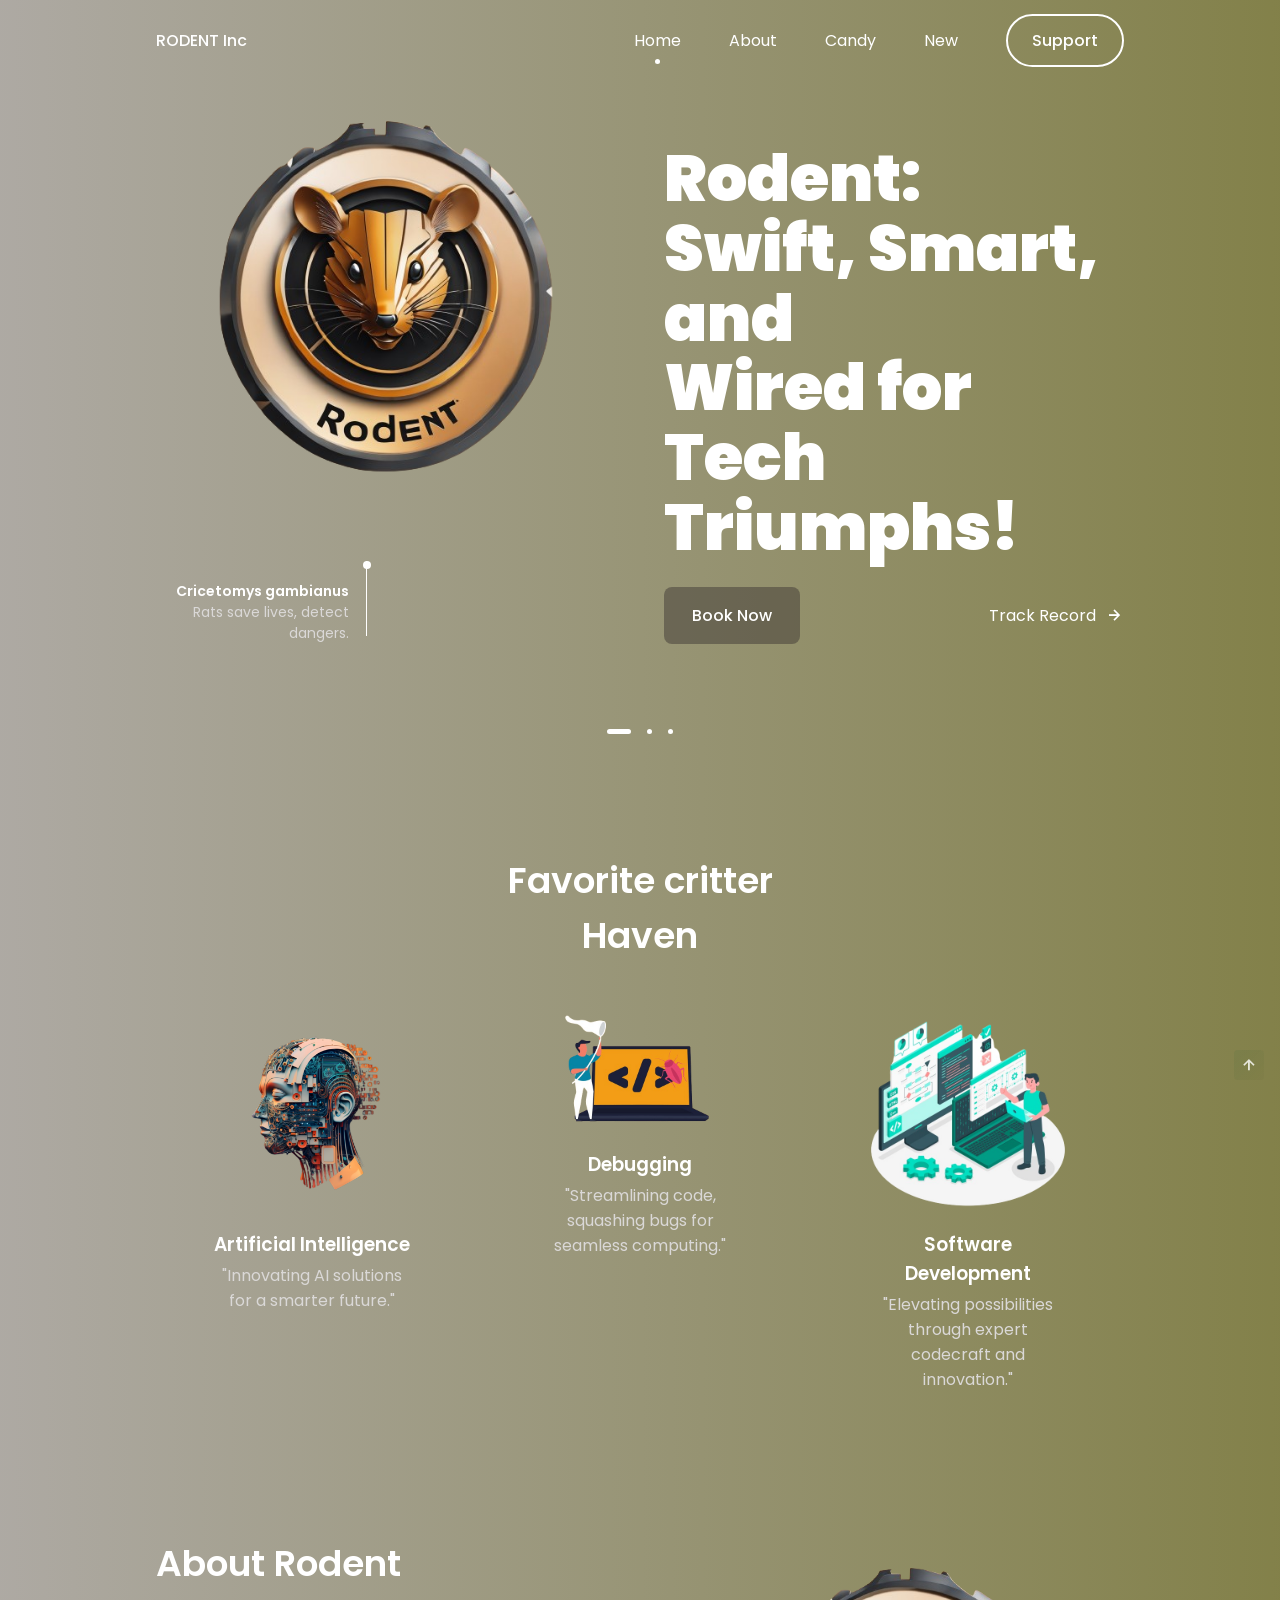
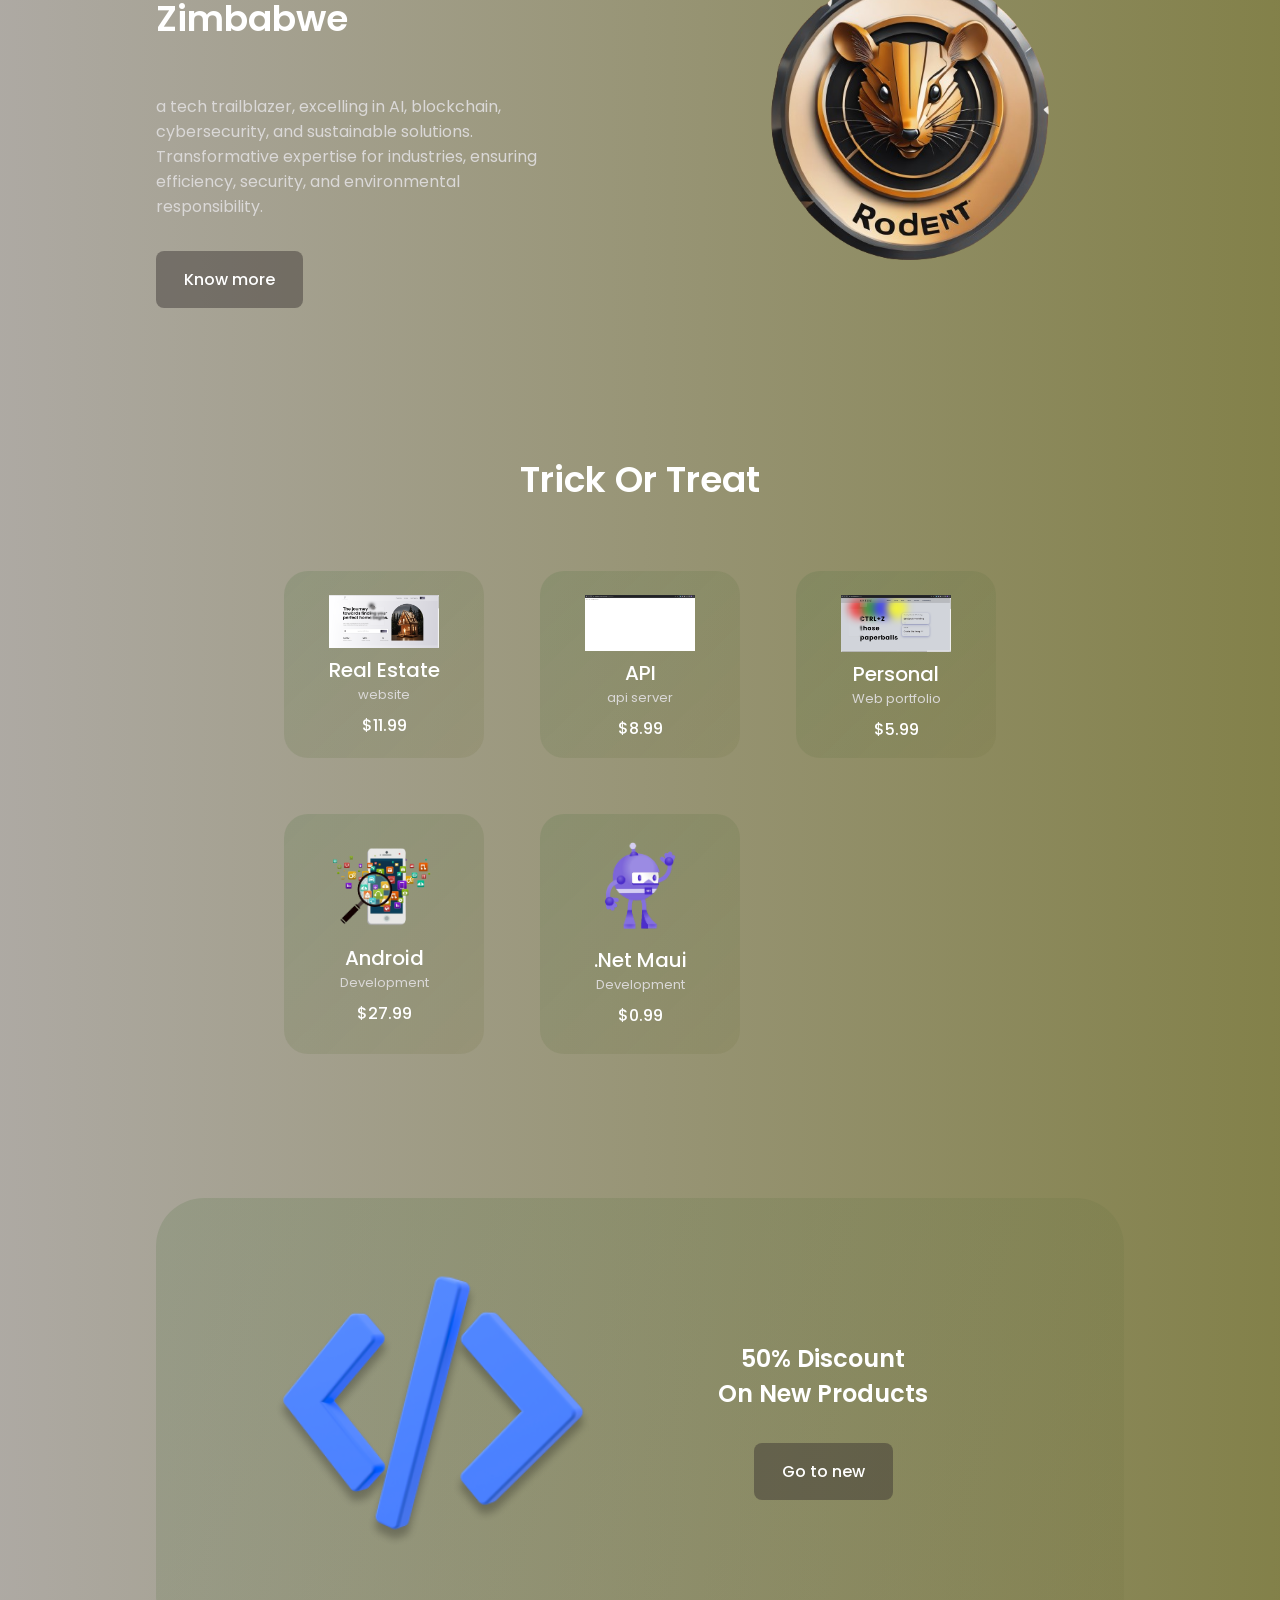
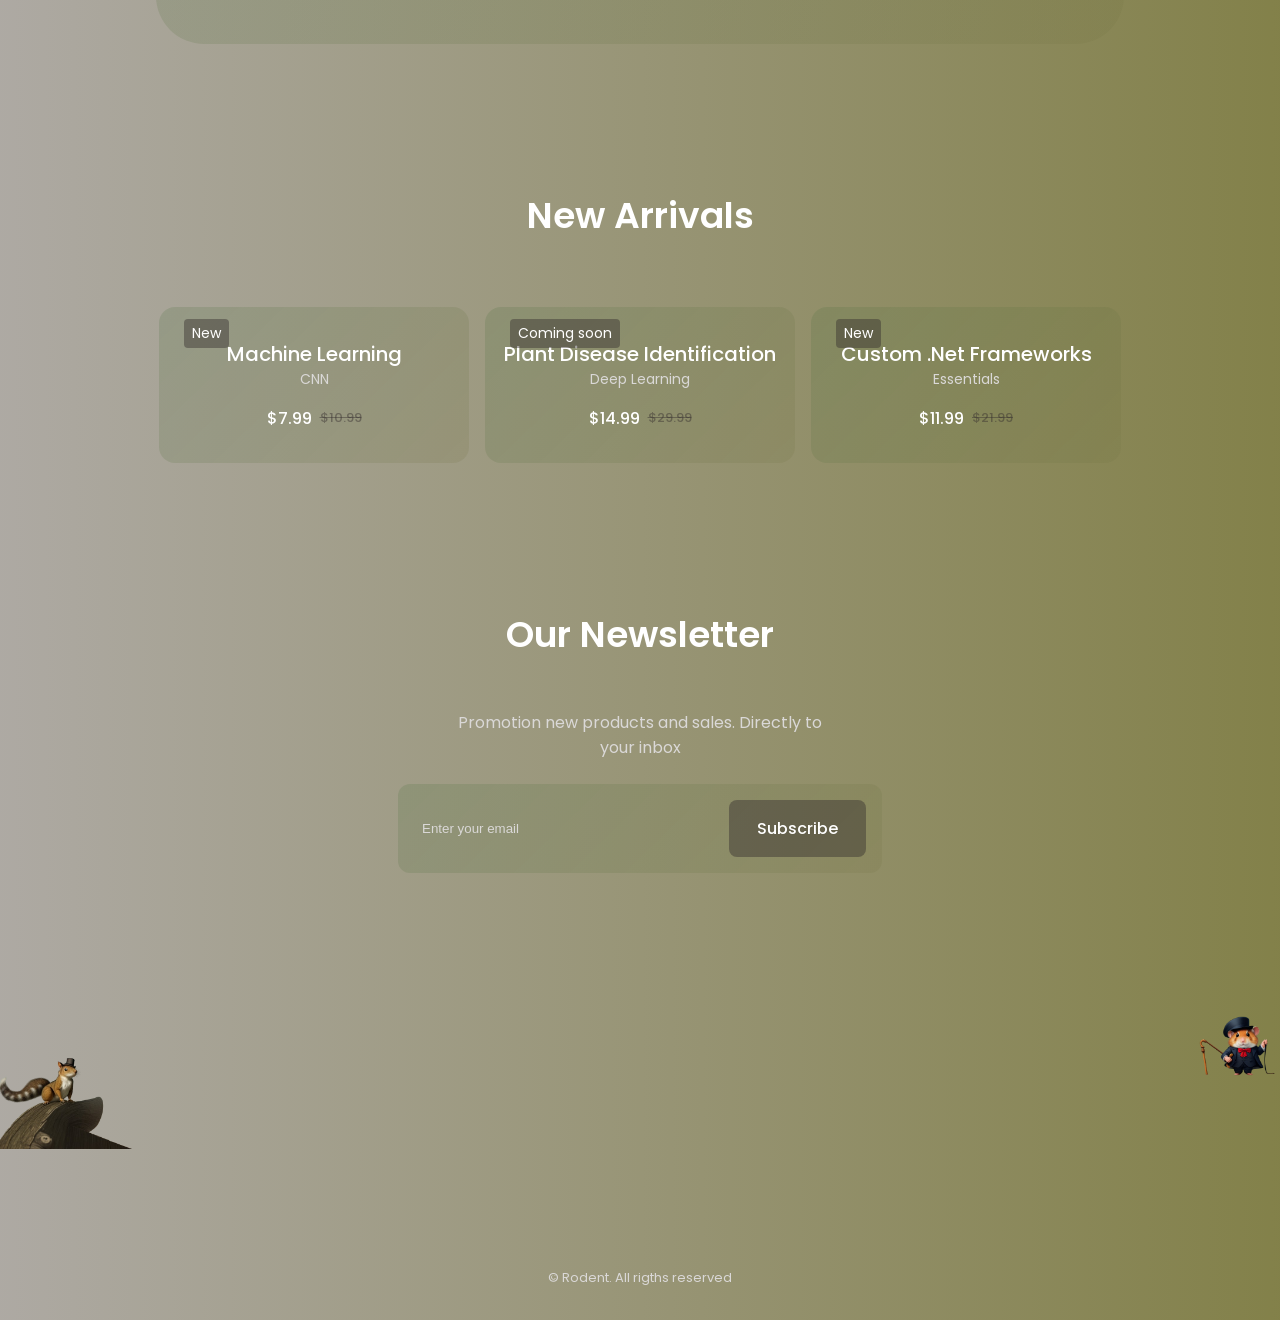
==== index.html @ d9b441af "Update index.html" ====
<!DOCTYPE html>
    <html lang="en">
    <head>
        <meta charset="UTF-8">
        <meta name="viewport" content="width=device-width, initial-scale=1.0">

        <!--=============== FAVICON ===============-->
        <link rel="shortcut icon" href="assets/img/favicon.png" type="image/x-icon">

        <!--=============== BOXICONS ===============-->
        <link rel="stylesheet" href="https://cdn.jsdelivr.net/npm/boxicons@latest/css/boxicons.min.css">

        <!--=============== SWIPER CSS ===============--> 
        <link rel="stylesheet" href="assets/css/swiper-bundle.min.css">

        <!--=============== CSS ===============--> 
        <link rel="stylesheet" href="assets/css/styles.css">

        <title> Rodent, Inc. </title>
    </head>
    <body>
        <!--==================== HEADER ====================-->
        <header class="header" id="header">
            <nav class="nav container">
                <a href="#" class="nav__logo">
                    
                   RODENT Inc
                </a>

                <div class="nav__menu" id="nav-menu">
                    <ul class="nav__list">
                        <li class="nav__item">
                            <a href="#home" class="nav__link active-link">Home</a>
                        </li>

                        <li class="nav__item">
                            <a href="#about" class="nav__link">About</a>
                        </li>

                        <li class="nav__item">
                            <a href="#trick" class="nav__link">Candy</a>
                        </li>

                        <li class="nav__item">
                            <a href="#new" class="nav__link">New</a>
                        </li>

                        <a href="#" class="button button--ghost">Support</a>
                    </ul>

                    <div class="nav__close" id="nav-close">
                        <i class='bx bx-x'></i>
                    </div>

                    <img src="assets/img/nav-img.png" alt="" class="nav__img">
                </div>

                <div class="nav__toggle" id="nav-toggle">
                    <i class='bx bx-grid-alt'></i>
                </div>

            </nav>
        </header>

        <main class="main">
            <!--==================== HOME ====================-->
            <section class="home container" id="home">
                <div class="swiper home-swiper">
                    <div class="swiper-wrapper">
                        <!-- HOME SLIDER 1 -->
                        <section class="swiper-slide">
                            <div class="home__content grid">
                                <div class="home__group">
                                    <img src="assets/img/home1-img.png" alt="" class="home__img">
                                    <div class="home__indicator"></div>
    
                                    <div class="home__details-img">
                                        <h4 class="home__details-title">Cricetomys gambianus</h4>
                                        <span class="home__details-subtitle">Rats save lives, detect dangers.</span>
                                    </div>
                                </div>
    
                                <div class="home__data"> 
                                    <h1 class="home__title">Rodent:  <br> Swift, Smart, and <br>Wired for Tech Triumphs!</h1>
                                      <div class="home__buttons">
                                        <a href="#" class="button">Book Now</a>
                                        <a href="#" class="button--link button--flex">Track Record <i class='bx bx-right-arrow-alt button__icon'></i></a>
                                    </div>
                                </div>
                            </div>
                        </section>

                        <!-- HOME SLIDER 2 -->
                        <section class="swiper-slide">
                            <div class="home__content grid">
                                <div class="home__group">
                                    <img src="assets/img/home2-img.png" alt="" class="home__img">
                                    <div class="home__indicator"></div>
    
                                    <div class="home__details-img">
                                        <h4 class="home__details-title">Cyber Rat</h4>
                                        <span class="home__details-subtitle">Techy excelled in fixing tech issues, earning rat acclaim.</span>
                                    </div>
                                </div>
    
                                <div class="home__data">
                                    <h3 class="home__subtitle">Techy</h3>
                                    <h1 class="home__title">Rat genius <br>  bridges <br> human-tech collaboration.</h1>
                                   

                                    <div class="home__buttons">
                                        <a href="#" class="button">Book Now</a>
                                        <a href="#" class="button--link button--flex">Track Record <i class='bx bx-right-arrow-alt button__icon'></i></a>
                                    </div>
                                </div>
                            </div>
                        </section>

                        <!-- HOME SLIDER 3 -->
                        <section class="swiper-slide">
                            <div class="home__content grid">
                                <div class="home__group">
                                    <img src="assets/img/home3-img.png" alt="" class="home__img">
                                    <div class="home__indicator"></div>
    
                                    <div class="home__details-img">
                                        <h4 class="home__details-title">Byte</h4>
                                        <span class="home__details-subtitle">Veteran Bug Bounty Hunter</span>
                                    </div>
                                </div>
    
                                <div class="home__data">
                                    <h3 class="home__subtitle">Byte</h3>
                                    <h1 class="home__title">a rat, <br> champions as  <br> digital bug bounty hero.</h1>
                                   

                                    <div class="home__buttons">
                                        <a href="#" class="button">Book Now</a>
                                        <a href="#" class="button--link button--flex">Track Record <i class='bx bx-right-arrow-alt button__icon'></i></a>
                                    </div>
                                </div>
                            </div>
                        </section>
                    </div>
                    <div class="swiper-pagination"></div>
                </div>
            </section>
            
            <!--==================== CATEGORY ====================-->
            <section class="section category">
                <h2 class="section__title">Favorite critter <br> Haven</h2>

                <div class="category__container container grid">
                    <div class="category__data">
                        <img src="assets/img/category1-img.png" alt="" class="category__img">
                        <h3 class="category__title">Artificial Intelligence</h3>
                        <p class="category__description">"Innovating AI solutions for a smarter future."</p>
                    </div>

                    <div class="category__data">
                        <img src="assets/img/category2-img.png" alt="" class="category__img">
                        <h3 class="category__title">Debugging</h3>
                        <p class="category__description">"Streamlining code, squashing bugs for seamless computing."</p>
                    </div>

                    <div class="category__data">
                        <img src="assets/img/category3-img.png" alt="" class="category__img">
                        <h3 class="category__title">Software Development</h3>
                        <p class="category__description">"Elevating possibilities through expert codecraft and innovation."</p>
                    </div>
                </div>
            </section>

            <!--==================== ABOUT ====================-->
            <section class="section about" id="about">
                <div class="about__container container grid">
                    <div class="about__data">
                        <h2 class="section__title about__title">About Rodent <br> Zimbabwe</h2>
                        <p class="about__description"> a tech trailblazer, excelling in AI, blockchain, cybersecurity, and sustainable solutions. Transformative expertise for industries, ensuring efficiency, security, and environmental responsibility.
                        </p>
                        <a href="#" class="button">Know more</a>
                    </div>

                    <img src="assets/img/about-img.png" alt="" class="about__img">
                </div>
            </section>

            <!--==================== TRICK OR TREAT ====================-->
            <section class="section trick" id="trick">
                <h2 class="section__title">Trick Or Treat</h2>

                <div class="trick__container container grid">
                    <div class="trick__content">
                        <img src="assets/img/trick-treat1-img.png" alt="" class="trick__img">
                        <h3 class="trick__title">Real Estate </h3>
                        <span class="trick__subtitle">website</span>
                        <span class="trick__price">$11.99</span>
                        <button class="button trick__button">
                            <i class='bx bx-cart-alt trick__icon'></i>
                        </button>
                    </div>

                    <div class="trick__content">
                        <img src="assets/img/trick-treat2-img.png" alt="" class="trick__img">
                        <h3 class="trick__title">API</h3>
                        <span class="trick__subtitle">api server</span>
                        <span class="trick__price">$8.99</span>
                        <button class="button trick__button">
                            <i class='bx bx-cart-alt trick__icon'></i>
                        </button>
                    </div>

                    <div class="trick__content">
                        <img src="assets/img/trick-treat3-img.png" alt="" class="trick__img">
                        <h3 class="trick__title">Personal</h3>
                        <span class="trick__subtitle">Web portfolio</span>
                        <span class="trick__price">$5.99</span>
                        <button class="button trick__button">
                            <i class='bx bx-cart-alt trick__icon'></i>
                        </button>
                    </div>

                    <div class="trick__content">
                        <img src="assets/img/trick-treat4-img.png" alt="" class="trick__img">
                        <h3 class="trick__title">Android</h3>
                        <span class="trick__subtitle">Development</span>
                        <span class="trick__price">$27.99</span>
                        <button class="button trick__button">
                            <i class='bx bx-cart-alt trick__icon'></i>
                        </button>
                    </div>

                    <div class="trick__content">
                        <img src="assets/img/trick-treat5-img.png" alt="" class="trick__img">
                        <h3 class="trick__title">.Net Maui</h3>
                        <span class="trick__subtitle">Development</span>
                        <span class="trick__price">$0.99</span>
                        <button class="button trick__button">
                            <i class='bx bx-cart-alt trick__icon'></i>
                        </button>
                    </div>

                    <div class="trick__content">
                        <img src="assets/img/trick-treat6-img.png" alt="" class="trick__img">
                        <h3 class="trick__title">Ghost</h3>
                        <span class="trick__subtitle">Software Design</span>
                        <span class="trick__price">$6.99</span>
                        <button class="button trick__button">
                            <i class='bx bx-cart-alt trick__icon'></i>
                        </button>
                    </div>
                </div>
            </section>
            
            <!--==================== DISCOUNT ====================-->
            <section class="section discount">
                <div class="discount__container container grid">
                    <div class="discount__data">
                        <h2 class="discount__title">50% Discount <br> On New Products</h2>
                        <a href="#" class="button">Go to new</a>
                    </div>

                    <img src="assets/img/discount-img.png" alt="" class="discount__img">
                </div>
            </section>

            <!--==================== NEW ARRIVALS ====================-->
            <section class="section new" id="new">
                <h2 class="section__title">New Arrivals</h2>

                <div class="new__container container">
                    <div class="swiper new-swiper">
                        <div class="swiper-wrapper">
                            <div class="new__content swiper-slide">
                                <div class="new__tag">Coming soon</div>
                                <h3 class="new__title">Plant Disease Identification</h3>
                                <span class="new__subtitle">Deep Learning</span>
                                
                                <div class="new__prices">
                                    <span class="new__price">$14.99</span>
                                    <span class="new__discount">$29.99</span>
                                </div>

                                <button class="button new__button">
                                    <i class='bx bx-cart-alt new__icon'></i>
                                </button>
                            </div>
        
                            <div class="new__content swiper-slide">
                                <div class="new__tag">New</div>
                                <h3 class="new__title">Custom .Net Frameworks</h3>
                                <span class="new__subtitle">Essentials</span>
        
                                <div class="new__prices">
                                    <span class="new__price">$11.99</span>
                                    <span class="new__discount">$21.99</span>
                                </div>

                                <button class="button new__button">
                                    <i class='bx bx-cart-alt new__icon'></i>
                                </button>
                            </div>
        
                            <div class="new__content swiper-slide">
                                <div class="new__tag">New</div>
                                <h3 class="new__title">Data Viz</h3>
                                <span class="new__subtitle">Tools</span>
        
                                <div class="new__prices">
                                    <span class="new__price">$4.99</span>
                                    <span class="new__discount">$9.99</span>
                                </div>

                                <button class="button new__button">
                                    <i class='bx bx-cart-alt new__icon'></i>
                                </button>
                            </div>
        
                            <div class="new__content swiper-slide">
                                <div class="new__tag">New</div>
                                <h3 class="new__title">Ready made software</h3>
                                <span class="new__subtitle">service</span>
        
                                <div class="new__prices">
                                    <span class="new__price">$24.99</span>
                                    <span class="new__discount">$44.99</span>
                                </div>

                                <button class="button new__button">
                                    <i class='bx bx-cart-alt new__icon'></i>
                                </button>
                            </div>
        
                            <div class="new__content swiper-slide">
                                <div class="new__tag">New</div>
                                <h3 class="new__title">Terrifying Coding skills</h3>
                                <span class="new__subtitle">Accessory</span>
        
                                <div class="new__prices">
                                    <span class="new__price">$0.99</span>
                                    <span class="new__discount">$2.99</span>
                                </div>

                                <button class="button new__button">
                                    <i class='bx bx-cart-alt new__icon'></i>
                                </button>
                            </div>
        
                            <div class="new__content swiper-slide">
                                <div class="new__tag">New</div>
                                <h3 class="new__title">Machine Learning</h3>
                                <span class="new__subtitle">CNN</span>
        
                                <div class="new__prices">
                                    <span class="new__price">$7.99</span>
                                    <span class="new__discount">$10.99</span>
                                </div>

                                <button class="button new__button">
                                    <i class='bx bx-cart-alt new__icon'></i>
                                </button>
                            </div>
                        </div>
                    </div>
                </div>
            </section>

            <!--==================== OUR NEWSLETTER ====================-->
            <section class="section newsletter">
                <div class="newsletter__container container">
                    <h2 class="section__title">Our Newsletter</h2>
                    <p class="newsletter__description">
                        Promotion new products and sales. Directly to your inbox
                    </p>

                    <form action="" class="newsletter__form">
                        <input type="text" placeholder="Enter your email" class="newsletter__input">
                        <button class="button">
                            Subscribe
                        </button>
                    </form>
                </div>
            </section>
        </main>

        <!--==================== FOOTER ====================-->
            <footer class="footer section">
                <div class="footer__container container grid">
                    <div class="footer__content">
                        <a href="#" class="footer__logo">
                            <img src="assets/img/logo.png" alt="" class="footer__logo-img">
                           Rodent
                        </a>

                        <p class="footer__description">What can we do  <br> for you?.</p>
                        
                        <div class="footer__social">
                            <a href="https://www.facebook.com/profile.php?id=100083374775849&mibextid=9R9pXO " target="_blank" class="footer__social-link">
                                <i class='bx bxl-facebook'></i>
                            </a>
                            <a href="https://www.instagram.com/" target="_blank" class="footer__social-link">
                                <i class='bx bxl-instagram-alt' ></i>
                            </a>
                            <a href="https://twitter.com/" target="_blank" class="footer__social-link">
                                <i class='bx bxl-twitter' ></i>
                            </a>
                        </div>
                    </div>

                    <div class="footer__content">
                        <h3 class="footer__title">About</h3>
                        
                        <ul class="footer__links">
                            <li>
                                <a href="#" class="footer__link">About Us</a>
                            </li>
                            <li>
                                <a href="#" class="footer__link">Features</a>
                            </li>
                            <li>
                                <a href="#" class="footer__link">News</a>
                            </li>
                        </ul>
                    </div>

                    <div class="footer__content">
                        <h3 class="footer__title">Our Services</h3>
                        
                        <ul class="footer__links">
                            <li>
                                <a href="#" class="footer__link">Pricing</a>
                            </li>
                            <li>
                                <a href="#" class="footer__link">Discord</a>
                            </li>
                            <li>
                                <a href="#" class="footer__link">API</a>
                            </li>
                        </ul>
                    </div>

                    <div class="footer__content">
                        <h3 class="footer__title">Our Company</h3>
                        
                        <ul class="footer__links">
                            <li>
                                <a href="#" class="footer__link">Blog</a>
                            </li>
                            <li>
                                <a href="#" class="footer__link">About us</a>
                            </li>
                            <li>
                                <a href="#" class="footer__link">Our mision</a>
                            </li>
                        </ul>
                    </div>
                </div>

                <span class="footer__copy">&#169; Rodent. All rigths reserved</span>

                <img src="assets/img/footer1-img.png" alt="" class="footer__img-one">
                <img src="assets/img/footer2-img.png" alt="" class="footer__img-two">
            </footer>

            <!--=============== SCROLL UP ===============-->
            <a href="#" class="scrollup" id="scroll-up">
                <i class='bx bx-up-arrow-alt scrollup__icon'></i>
            </a>
        
        <!--=============== SCROLL REVEAL ===============-->
        <script src="assets/js/scrollreveal.min.js"></script>

        <!--=============== SWIPER JS ===============-->
        <script src="assets/js/swiper-bundle.min.js"></script>
        
        <!--=============== MAIN JS ===============-->
        <script src="assets/js/main.js"></script>
    </body>
</html>
---- assets/css/styles.css ----
/*=============== GOOGLE FONTS ===============*/
@import url('https://fonts.googleapis.com/css2?family=Poppins:wght@400;500;600;900&display=swap');

/*=============== VARIABLES CSS ===============*/
:root {
  --header-height: 3.5rem;

  /*========== Colors ==========*/
  --hue: 14;
  --first-color: #352e2e71;
  --first-color-alt: #0000;
  --title-color: hsl(var(--hue), 4%, 100%);
  --text-color: hsl(var(--hue), 4%, 85%);
  --text-color-light: hsl(var(--hue), 4%, 55%);

  /*Green gradient*/
  --body-color: linear-gradient(90deg, hsl(36, 6%, 66%) 0%, hsl(58, 28%, 40%) 100%);
  --container-color: linear-gradient(136deg, hsla(103, 28%, 35%, 0.205) 0%, hsla(59, 28%, 35%, 0.164) 100%);
  
  /*Red gradient*/
  /* --body-color: linear-gradient(90deg, hsl(360, 28%, 40%) 0%, hsl(18, 28%, 40%) 100%);
  --container-color: linear-gradient(136deg, hsl(360, 28%, 35%) 0%, hsl(18, 28%, 35%) 100%); */

  /*Black solid*/
  /* --body-color: hsl(30, 8%, 8%);
  --container-color: hsl(30, 8%, 10%); */

  /*========== Font and typography ==========*/
  --body-font: 'Poppins', sans-serif;
  --biggest-font-size: 2rem;
  --h1-font-size: 1.5rem;
  --h2-font-size: 1.25rem;
  --h3-font-size: 1rem;
  --normal-font-size: .938rem;
  --small-font-size: .813rem;
  --smaller-font-size: .75rem;

  /*========== Font weight ==========*/
  --font-medium: 500;
  --font-semi-bold: 600;
  --font-black: 900;

  /*========== Margenes Bottom ==========*/
  --mb-0-25: .25rem;
  --mb-0-5: .5rem;
  --mb-0-75: .75rem;
  --mb-1: 1rem;
  --mb-1-5: 1.5rem;
  --mb-2: 2rem;
  --mb-2-5: 2.5rem;

  /*========== z index ==========*/
  --z-tooltip: 10;
  --z-fixed: 100;
}

/* Responsive typography */
@media screen and (min-width: 992px) {
  :root {
    --biggest-font-size: 4rem;
    --h1-font-size: 2.25rem;
    --h2-font-size: 1.5rem;
    --h3-font-size: 1.25rem;
    --normal-font-size: 1rem;
    --small-font-size: .875rem;
    --smaller-font-size: .813rem;
  }
}

/*=============== BASE ===============*/
*{
  box-sizing: border-box;
  padding: 0;
  margin: 0;
}

html{
  scroll-behavior: smooth;
}

body{
  margin: var(--header-height) 0 0 0;
  font-family: var(--body-font);
  font-size: var(--normal-font-size);
  background: var(--body-color);
  color: var(--text-color);
}

h1,h2,h3,h4{
  color: var(--title-color);
  font-weight: var(--font-semi-bold);
}

ul{
  list-style: none;
}

a{
  text-decoration: none;
}

img{
  max-width: 100%;
  height: auto;
}

button,
input{
  border: none;
  outline: none;
}

button{
  cursor: pointer;
  font-family: var(--body-font);
  font-size: var(--normal-font-size);
}

/*=============== REUSABLE CSS CLASSES ===============*/
.section{
  padding: 4.5rem 0 2rem;
}

.section__title{
  font-size: var(--h2-font-size);
  margin-bottom: var(--mb-2);
  text-align: center;
}

/*=============== LAYOUT ===============*/
.container{
  max-width: 968px;
  margin-left: var(--mb-1-5);
  margin-right: var(--mb-1-5);
}

.grid{
  display: grid;
}

.main{
  overflow: hidden; /*For animation*/
}

/*=============== HEADER ===============*/
.header{
  width: 100%;
  background: #27252500; 
  position: fixed;
  top: 0;
  left: 0;
  z-index: var(--z-fixed);
}

/*=============== NAV ===============*/
.nav{
  height: var(--header-height);
  display: flex;
  justify-content: space-between;
  align-items: center;
}

.nav__logo{
  display: flex;
  align-items: center;
  column-gap: .5rem;
  font-weight: var(--font-medium);
}

.nav__logo-img{
  width: 1.25rem;
}

.nav__link,
.nav__logo,
.nav__toggle,
.nav__close{
  color: var(--title-color);
}

.nav__toggle{
  font-size: 1.25rem;
  cursor: pointer;
}

@media screen and (max-width: 767px){
  .nav__menu{
    position: fixed;
    width: 100%;
    background: var(--container-color);
    top: -150%;
    left: 0;
    padding: 3.5rem 0;
    transition: .4s;
    z-index: var(--z-fixed);
    border-radius: 0 0 1.5rem 1.5rem;
  }
}

.nav__img{
  width: 100px;
  position: absolute;
  top: 0;
  left: 0;
}

.nav__close{
  font-size: 1.8rem;
  position: absolute;
  top: .5rem;
  right: .7rem;
  cursor: pointer;
}

.nav__list{
  display: flex;
  flex-direction: column;
  align-items: center;
  row-gap: 1.5rem;
}

.nav__link{
  text-transform: uppercase;
  font-weight: var(--font-black);
  transition: .4s;
}

.nav__link:hover{
  color: var(--text-color);
}

/* Show menu */
.show-menu{
  top: 0;
}

/* Change background header */
.scroll-header{
  background: var(--container-color);
}

/* Active link */
.active-link{
  position: relative;
}

.active-link::before{
  content: '';
  position: absolute;
  bottom: -.75rem;
  left: 45%;
  width: 5px;
  height: 5px;
  background-color: var(--title-color);
  border-radius: 50%;
}

/*=============== HOME ===============*/
.home__content{
  row-gap: 1rem;
}

.home__group{
  display: grid;
  position: relative;
  padding-top: 2rem;
}

.home__img{
  height: 250px;
  justify-self: center;
}

.home__indicator{
  width: 8px;
  height: 8px;
  background-color: var(--title-color);
  border-radius: 50%;
  position: absolute;
  top: 7rem;
  right: 2rem;
}

.home__indicator::after{
  content: '';
  position: absolute;
  width: 1px;
  height: 48px;
  background-color: var(--title-color);
  top: -3rem;
  right: 45%;
}

.home__details-img{
  position: absolute;
  right: .5rem;
}

.home__details-title,
.home__details-subtitle{
  display: block;
  font-size: var(--small-font-size);
  text-align: right;
}

.home__subtitle{
  font-size: var(--h3-font-size);
  text-transform: uppercase;
  margin-bottom: var(--mb-1);
}

.home__title{
  font-size: var(--biggest-font-size);
  font-weight: var(--font-black);
  line-height: 109%;
  margin-bottom: var(--mb-1);
}

.home__description{
  margin-bottom: var(--mb-1);
}

.home__buttons{
  display: flex;
  justify-content: space-between;
}

/* Swiper Class */
.swiper-pagination{
  position: initial;
  margin-top: var(--mb-1);
}

.swiper-pagination-bullet{
  width: 5px;
  height: 5px;
  background-color: var(--title-color);
  opacity: 1;
}

.swiper-pagination-horizontal.swiper-pagination-bullets .swiper-pagination-bullet{
  margin: 0 .5rem;
} 

.swiper-pagination-bullet-active{
  width: 1.5rem;
  height: 5px;
  border-radius: .5rem;
}

/*=============== BUTTONS ===============*/
.button{
  display: inline-block;
  background-color: var(--first-color);
  color: var(--title-color);
  padding: 1rem 1.75rem;
  border-radius: .5rem;
  font-weight: var(--font-medium);
  transition: .3s;
}

.button:hover{
  background-color: var(--first-color-alt);
}

.button__icon{
  font-size: 1.25rem;
}

.button--ghost{
  border: 2px solid;
  background-color: transparent;
  border-radius: 3rem;
  padding: .75rem 1.5rem;
}

.button--ghost:hover{
  background: none;
}

.button--link{
  color: var(--title-color);
}

.button--flex{
  display: inline-flex;
  align-items: center;
  column-gap: .5rem;
}

/*=============== CATEGORY ===============*/
.category__container{
  grid-template-columns: repeat(2, 1fr);
  gap: 1rem 2rem;
}

.category__data{
  text-align: center;
}

.category__img{
  width: 120px;
  margin-bottom: var(--mb-0-75);
  transition: .3s;
}

.category__title{
  margin-bottom: var(--mb-0-25);
}

.category__data:hover .category__img{
  transform: translateY(-.5rem);
}

/*=============== ABOUT ===============*/
.about__container{
  row-gap: 2rem;
}

.about__data{
  text-align: center;
}

.about__description{
  margin-bottom: var(--mb-2);
}

.about__img{
  width: 200px;
  justify-self: center;
  animation: floating 2s ease-in-out infinite;
}

/*=============== TRICK OR TREAT ===============*/
.trick__container{
  grid-template-columns: repeat(2, 1fr);
  gap: 1.5rem;
  padding-top: 1rem;
}

.trick__content{
  position: relative;
  background: var(--container-color);
  border-radius: 1rem;
  padding: 1.5rem 0 1rem 0;
  text-align: center;
  overflow: hidden;
}

.trick__img{
  width: 90px;
  transition: .3s;
}

.trick__subtitle,
.trick__price{
  display: block;
}

.trick__subtitle{
  font-size: var(--smaller-font-size);
  margin-bottom: var(--mb-0-5);
}

.trick__title,
.trick__price{
  color: var(--title-color);
  font-weight: var(--font-medium);
  font-size: var(--normal-font-size);
}

.trick__button{
  display: inline-flex;
  padding: .5rem;
  border-radius: .25rem .25rem .75rem .25rem;
  position: absolute;
  right: -3rem;
  bottom: 0;
}

.trick__icon{
  font-size: 1.25rem;
  color: var(--title-color);
}

.trick__content:hover .trick__img{
  transform: translateY(-.5rem);
}

.trick__content:hover .trick__button{
  right: 0;
}

/*=============== DISCOUNT ===============*/
.discount__container{
  background: var(--container-color);
  border-radius: 1rem;
  padding: 2.5rem 0 1.5rem;
  row-gap: .75rem;
}

.discount__data{
  text-align: center;
}

.discount__title{
  font-size: var(--h2-font-size);
  margin-bottom: var(--mb-2);
}

.discount__img{
  width: 200px;
  justify-self: center;
}

/*=============== NEW ARRIVALS ===============*/
.new__container{
  padding-top: 1rem;
}

.new__img{
  width: 120px;
  margin-bottom: var(--mb-0-5);
  transition: .3s;
}

.new__content{
  position: relative;
  background: var(--container-color);
  width: 242px;
  padding: 2rem 0 1.5rem 0;
  border-radius: .75rem;
  text-align: center;
  overflow: hidden;
}

.new__tag{
  position: absolute;
  top: 8%;
  left: 8%;
  background-color: var(--first-color);
  color: var(--title-color);
  font-size: var(--small-font-size);
  padding: .25rem .5rem;
  border-radius: .25rem;
}

.new__title{
  font-size: var(--normal-font-size);
  font-weight: var(--font-medium);
}

.new__subtitle{
  display: block;
  font-size: var(--small-font-size);
  margin-bottom: var(--mb-0-5);
}

.new__prices{
  display: inline-flex;
  align-items: center;
  column-gap: .5rem;
}

.new__price{
  font-weight: var(--font-medium);
  color: var(--title-color);
}

.new__discount{
  color: var(--first-color);
  font-size: var(--smaller-font-size);
  text-decoration: line-through;
  font-weight: var(--font-medium);
}

.new__button{
  display: inline-flex;
  padding: .5rem;
  border-radius: .25rem .25rem .75rem .25rem;
  position: absolute;
  bottom: 0;
  right: -3rem;
}

.new__icon{
  font-size: 1.25rem;
}

.new__content:hover .new__img{
  transform: translateY(-.5rem);
}

.new__content:hover .new__button{
  right: 0;
}

/*=============== NEWSLETTER ===============*/
.newsletter__description{
  text-align: center;
  margin-bottom: var(--mb-1-5);
}

.newsletter__form{
  background: var(--container-color);
  padding: 1rem;
  display: flex;
  justify-content: space-between;
  border-radius: .75rem;
}

.newsletter__input{
  width: 70%;
  padding: 0 .5rem;
  background: none;
  color: var(--title-color);
}

.newsletter__input::placeholder{
  color: var(--text-color);
}

/*=============== FOOTER ===============*/
.footer{
  position: relative;
  overflow: hidden;
}

.footer__img-one,
.footer__img-two{
  position: absolute;
  transition: .3s;
}

.footer__img-one{
  width: 100px;
  top: 6rem;
  right: -2rem;
}

.footer__img-two{
  width: 150px;
  bottom: 4rem;
  right: 4rem;
}

.footer__img-one:hover,
.footer__img-two:hover{
  transform: translateY(-.5rem);
}

.footer__container{
  row-gap: 2rem;
}

.footer__logo{
  display: flex;
  align-items: center;
  column-gap: .5rem;
  margin-bottom: var(--mb-1);
  font-weight: var(--font-medium);
  color: var(--title-color);
}

.footer__logo-img{
  width: 20px;
}

.footer__description{
  margin-bottom: var(--mb-2-5);
}

.footer__social{
  display: flex;
  column-gap: .75rem;
}

.footer__social-link{
  display: inline-flex;
  background: var(--container-color);
  padding: .25rem;
  border-radius: .25rem;
  color: var(--title-color);
  font-size: 1rem;
}

.footer__social-link:hover{
  background: var(--body-color);
}

.footer__title{
  font-size: var(--h3-font-size);
  margin-bottom: var(--mb-1);
}

.footer__links{
  display: grid;
  row-gap: .35rem;
}

.footer__link{
  font-size: var(--small-font-size);
  color: var(--text-color);
  transition: .3s;
}

.footer__link:hover{
  color: var(--title-color);
}

.footer__copy{
  display: block;
  text-align: center;
  font-size: var(--smaller-font-size);
  margin-top: 4.5rem;
}

/*=============== SCROLL UP ===============*/
.scrollup{
  position: fixed;
  background: var(--container-color);
  right: 1rem;
  bottom: -20%;
  display: inline-flex;
  padding: .3rem;
  border-radius: .25rem;
  z-index: var(--z-tooltip);
  opacity: .8;
  transition: .4s;
}

.scrollup__icon{
  font-size: 1.25rem;
  color: var(--title-color);
}

.scrollup:hover{
  background: var(--container-color);
  opacity: 1;
}

/* Show Scroll Up*/
.show-scroll{
  bottom: 3rem;
}

/*=============== SCROLL BAR ===============*/
::-webkit-scrollbar{
  width: 0.6rem;
  background: #413e3e;
}

::-webkit-scrollbar-thumb{
  background: #272525;
  border-radius: .5rem;
}

/*===============  BREAKPOINTS ===============*/
/* For small devices */
@media screen and (max-width: 320px){
  .container{
    margin-left: var(--mb-1);
    margin-right: var(--mb-1);
  }

  .home__img{
    height: 200px;
  }
  .home__buttons{
    flex-direction: column;
    width: max-content;
    row-gap: 1rem;
  }

  .category__container,
  .trick__container{
    grid-template-columns: .8fr;
    justify-content: center;
  }
}

/* For medium devices */
@media screen and (min-width: 576px){
  .about__container{
    grid-template-columns: .8fr;
    justify-content: center;
  }

  .newsletter__container{
    display: grid;
    grid-template-columns: .7fr;
    justify-content: center;
  }
  .newsletter__description{
    padding: 0 3rem;
  }
}

@media screen and (min-width: 767px){
  body{
    margin: 0;
  }

  .section{
    padding: 7rem 0 2rem;
  }

  .nav{
    height: calc(var(--header-height) + 1.5rem);
  }
  .nav__img,
  .nav__close,
  .nav__toggle{
    display: none;
  }
  .nav__list{
    flex-direction: row;
    column-gap: 3rem;
  }
  .nav__link{
    text-transform: initial;
    font-weight: initial;
  }

  .home__content{
    padding: 8rem 0 2rem;
    grid-template-columns: repeat(2, 1fr);
    gap: 4rem;
  }
  .home__img{
    height: 300px;
  }
  .swiper-pagination{
    margin-top: var(--mb-2);
  }

  .category__container{
    grid-template-columns: repeat(3, 200px);
    justify-content: center;
  }

  .about__container{
    grid-template-columns: repeat(2, 1fr);
    align-items: center;
  }
  .about__title,
  .about__data{
    text-align: initial;
  }
  .about__img{
    width: 250px;
  }

  .trick__container{
    grid-template-columns: repeat(3, 200px);
    justify-content: center;
    gap: 2rem;
  }

  .discount__container{
    grid-template-columns: repeat(2, max-content);
    justify-content: center;
    align-items: center;
    column-gap: 3rem;
    padding: 3rem 0;
    border-radius: 3rem;
  }
  .discount__img{
    width: 350px;
    order: -1;
  }
  .discount__data{
    padding-right: 6rem;
  }

  .newsletter__container{
    grid-template-columns: .5fr;
  }

  .footer__container{
    grid-template-columns: repeat(4, 1fr);
    justify-items: center;
    column-gap: 1rem;
  }
  .footer__img-two{
    right: initial;
    bottom: 0;
    left: 15%;
  }
}

/* For large devices */
@media screen and (min-width: 992px){
  .container{
    margin-left: auto;
    margin-right: auto;
  }

  .section__title{
    font-size: var(--h1-font-size);
    margin-bottom: 3rem;
  }

  .home__content{
    padding-top: 9rem;
    gap: 3rem;
  }
  .home__group{
    padding-top: 0;
  }
  .home__img{
    height: 400px;
    transform: translateY(-3rem);
  }
  .home__indicator{
    top: initial;
    right: initial;
    bottom: 15%;
    left: 45%;
  }
  .home__indicator::after{
    top: 0;
    height: 75px;
  }
  .home__details-img{
    bottom: 0;
    right: 58%;
  }
  .home__title{
    margin-bottom: var(--mb-1-5);
  }
  .home__description{
    margin-bottom: var(--mb-2-5);
    padding-right: 2rem;
  }

  .category__container{
    column-gap: 8rem;
  }
  .category__img{
    width: 200px;
  }

  .about__container{
    column-gap: 7rem;
  }
  .about__img{
    width: 350px;
  }
  .about__description{
    padding-right: 2rem;
  }

  .trick__container{
    gap: 3.5rem;
  }
  .trick__content{
    border-radius: 1.5rem;
  }
  .trick__img{
    width: 110px;
  }
  .trick__title{
    font-size: var(--h3-font-size);
  }

  .discount__container{
    column-gap: 7rem;
  }

  .new__content{
    width: 310px;
    border-radius: 1rem;
    padding: 2rem 0;
  }
  .new__img{
    width: 150px;
  }
  .new__img,
  .new__subtitle{
    margin-bottom: var(--mb-1);
  }
  .new__title{
    font-size: var(--h3-font-size);
  }

  .footer__copy{
    margin-top: 6rem;
  }
}

@media screen and (min-width: 1200px){
  .home__img{
    height: 420px;
  }
  .swiper-pagination{
    margin-top: var(--mb-2-5);
  }
  .footer__img-one{
    width: 120px;
  }
  .footer__img-two{
    width: 180px;
    top: 30%;
    left: -3%;
  }
}

/*=============== KEYFRAMES ===============*/
@keyframes floating {
  0% { transform: translate(0,  0px); }
  50%  { transform: translate(0, 15px); }
  100%   { transform: translate(0, -0px); }   
}
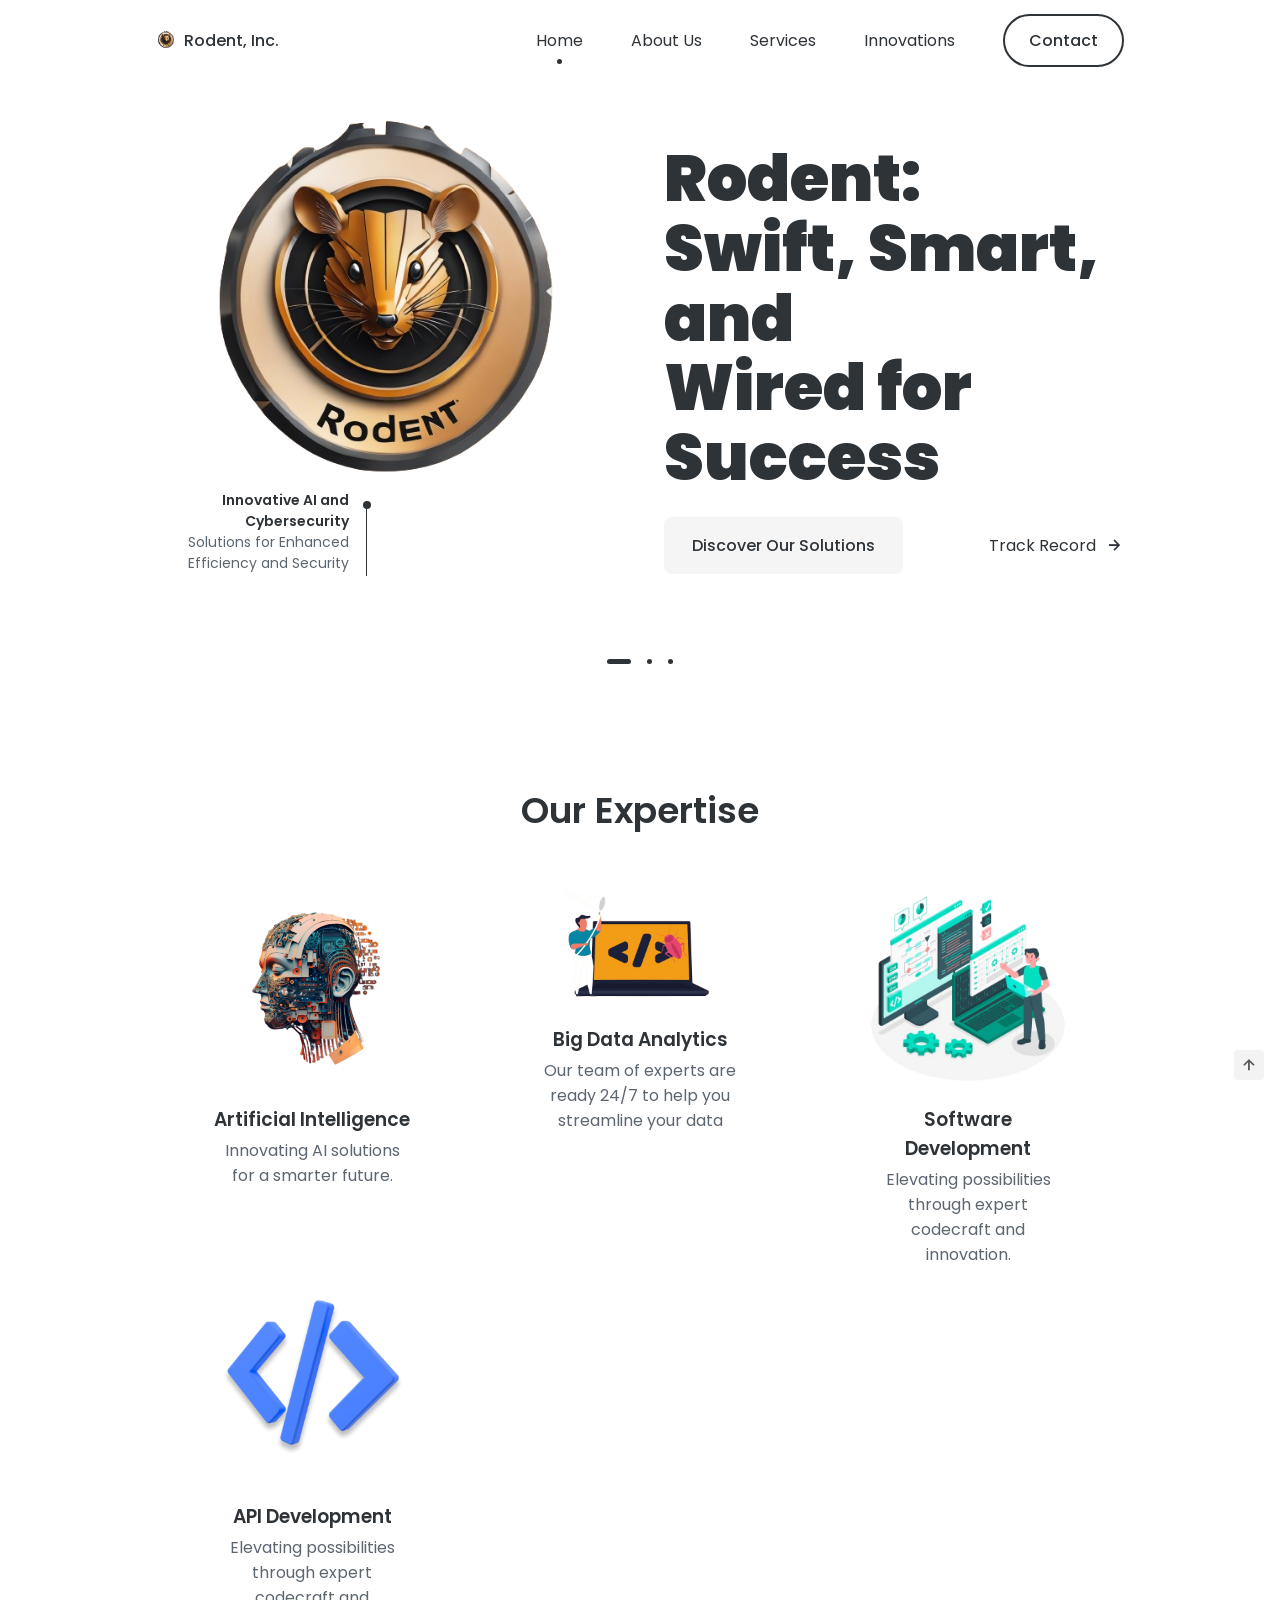
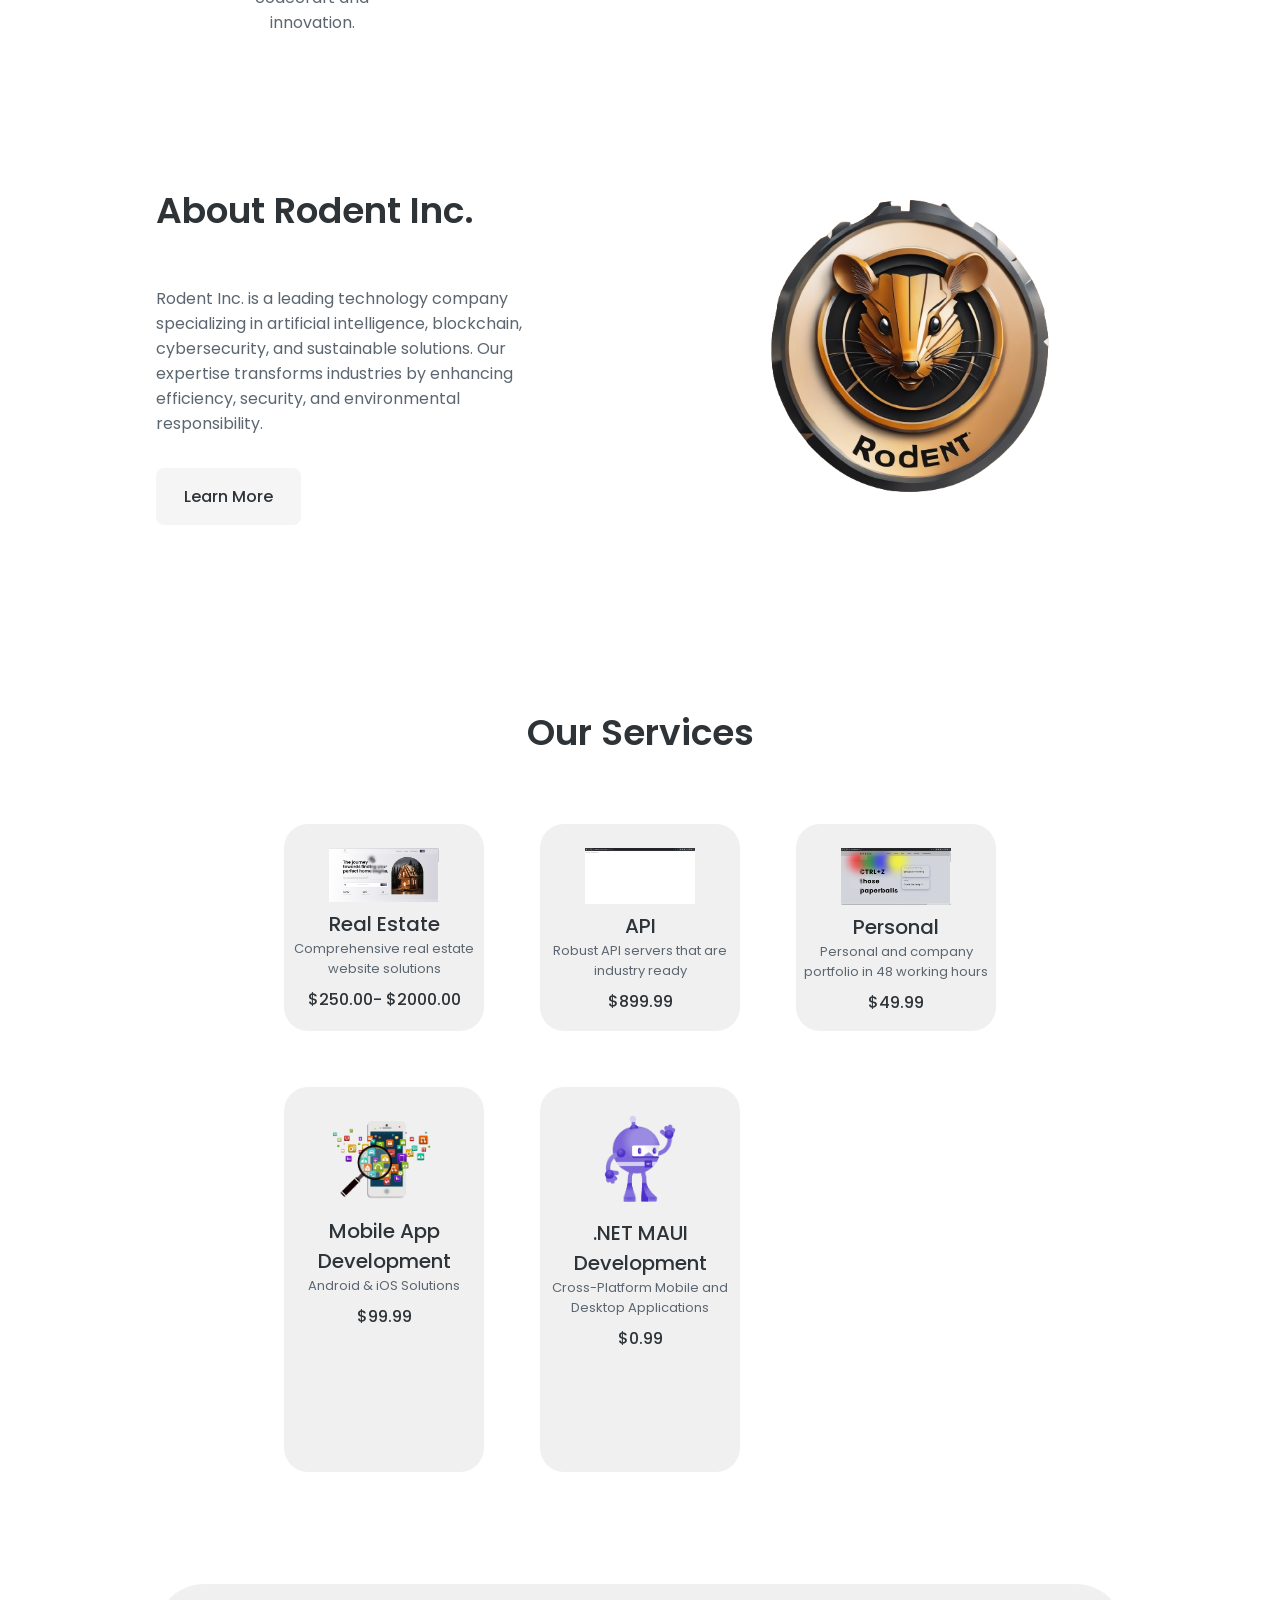
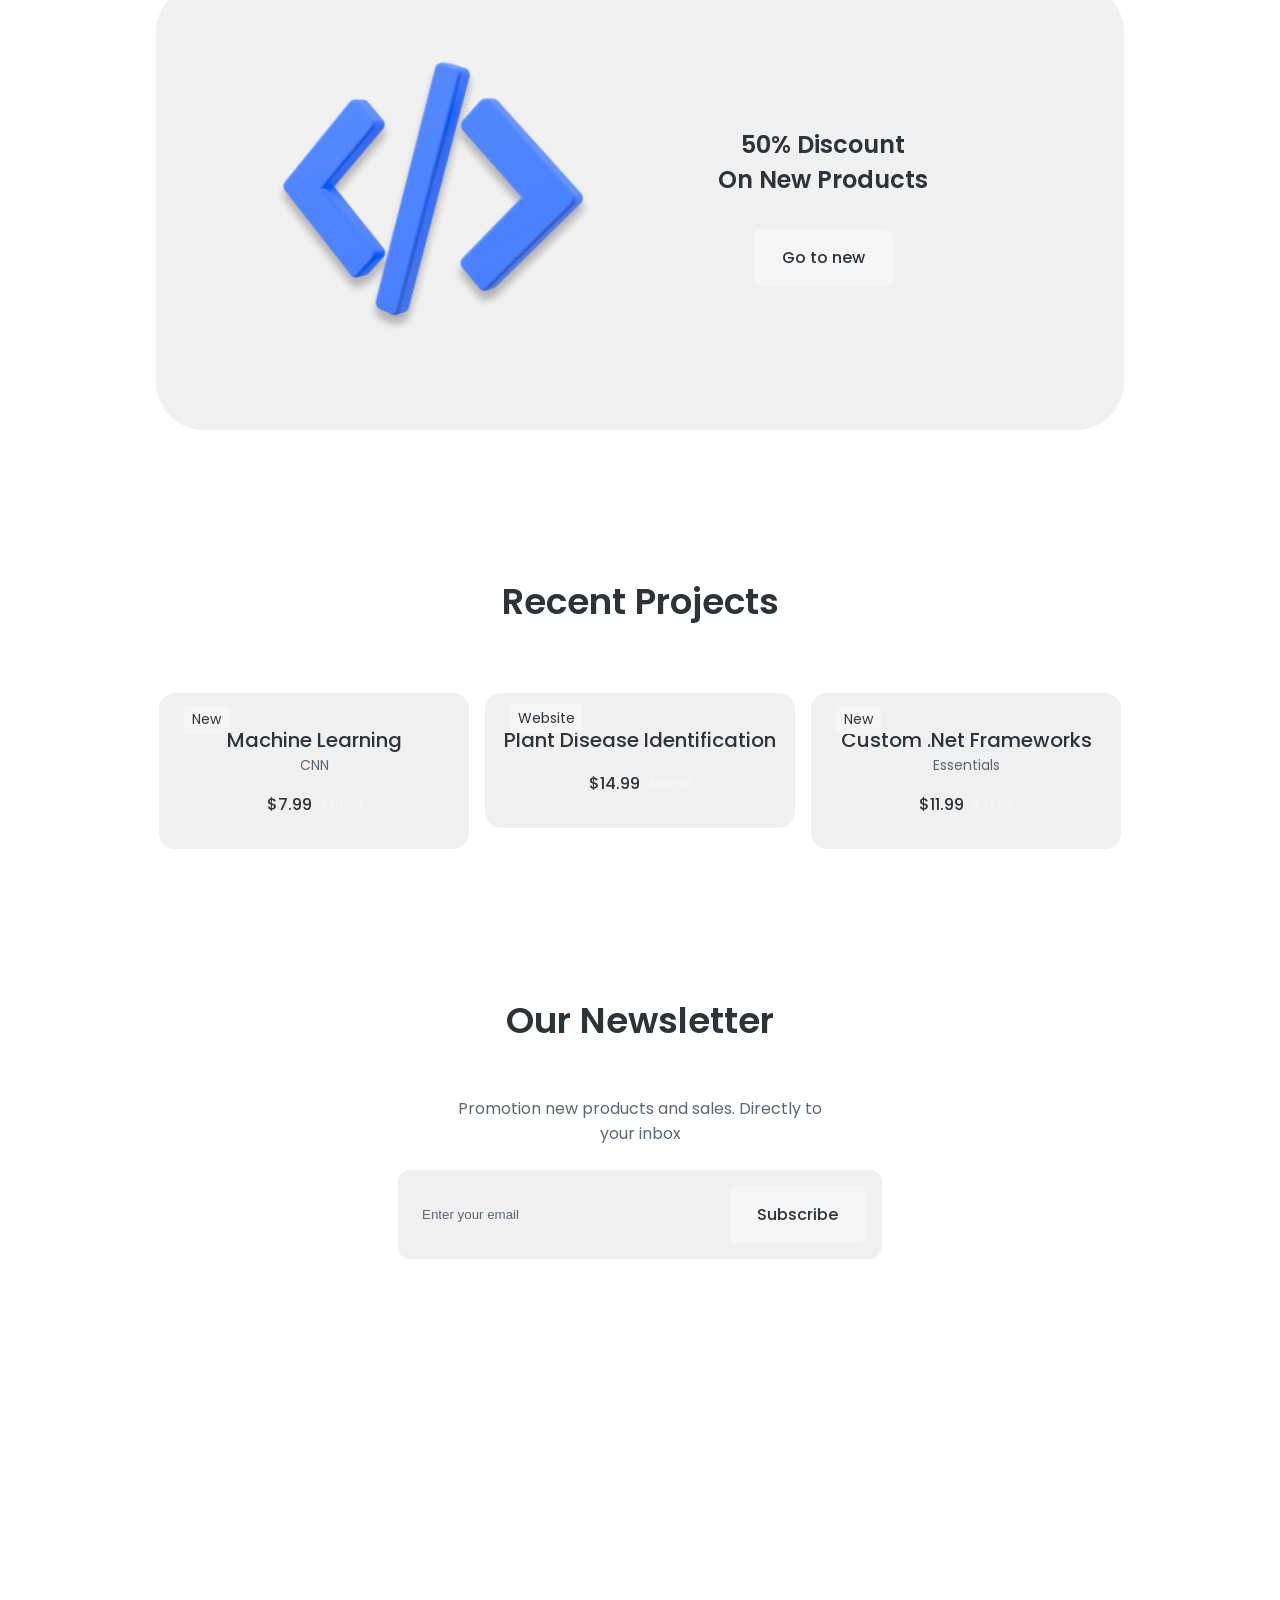
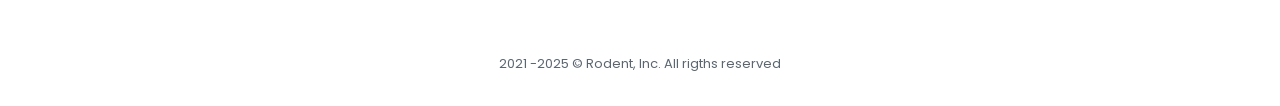
==== commit 9ec74dee: "c h a n g e s" ====
--- a/index.html
+++ b/index.html
@@ -22,42 +22,43 @@
         <!--==================== HEADER ====================-->
         <header class="header" id="header">
             <nav class="nav container">
-                <a href="#" class="nav__logo">
-                    
-                   RODENT Inc
-                </a>
-
-                <div class="nav__menu" id="nav-menu">
-                    <ul class="nav__list">
-                        <li class="nav__item">
-                            <a href="#home" class="nav__link active-link">Home</a>
-                        </li>
-
-                        <li class="nav__item">
-                            <a href="#about" class="nav__link">About</a>
-                        </li>
-
-                        <li class="nav__item">
-                            <a href="#trick" class="nav__link">Candy</a>
-                        </li>
-
-                        <li class="nav__item">
-                            <a href="#new" class="nav__link">New</a>
-                        </li>
-
-                        <a href="#" class="button button--ghost">Support</a>
-                    </ul>
-
-                    <div class="nav__close" id="nav-close">
-                        <i class='bx bx-x'></i>
-                    </div>
-
-                    <img src="assets/img/nav-img.png" alt="" class="nav__img">
-                </div>
-
-                <div class="nav__toggle" id="nav-toggle">
-                    <i class='bx bx-grid-alt'></i>
-                </div>
+            <a href="#" class="nav__logo">
+                <img src="assets/img/logo.png" alt="Rodent Inc Logo" class="nav__logo-img">
+                Rodent, Inc.
+            
+            </a>
+
+            <div class="nav__menu" id="nav-menu">
+                <ul class="nav__list">
+                <li class="nav__item">
+                    <a href="#home" class="nav__link active-link">Home</a>
+                </li>
+
+                <li class="nav__item">
+                    <a href="#about" class="nav__link">About Us</a>
+                </li>
+
+                <li class="nav__item">
+                    <a href="#services" class="nav__link">Services</a>
+                </li>
+
+                <li class="nav__item">
+                    <a href="#new" class="nav__link">Innovations</a>
+                </li>
+
+                <a href="#" class="button button--ghost">Contact</a>
+                </ul>
+
+                <div class="nav__close" id="nav-close">
+                <i class='bx bx-x'></i>
+                </div>
+
+                
+            </div>
+
+            <div class="nav__toggle" id="nav-toggle">
+                <i class='bx bx-menu'></i>
+            </div>
 
             </nav>
         </header>
@@ -75,15 +76,15 @@
                                     <div class="home__indicator"></div>
     
                                     <div class="home__details-img">
-                                        <h4 class="home__details-title">Cricetomys gambianus</h4>
-                                        <span class="home__details-subtitle">Rats save lives, detect dangers.</span>
+                                        <h4 class="home__details-title">Innovative AI and Cybersecurity</h4>
+                                        <span class="home__details-subtitle"> Solutions for Enhanced Efficiency and Security</span>
                                     </div>
                                 </div>
     
                                 <div class="home__data"> 
-                                    <h1 class="home__title">Rodent:  <br> Swift, Smart, and <br>Wired for Tech Triumphs!</h1>
+                                    <h1 class="home__title">Rodent:  <br> Swift, Smart, and <br>Wired for Success</h1>
                                       <div class="home__buttons">
-                                        <a href="#" class="button">Book Now</a>
+                                        <a href="#" class="button">Discover Our Solutions</a>
                                         <a href="#" class="button--link button--flex">Track Record <i class='bx bx-right-arrow-alt button__icon'></i></a>
                                     </div>
                                 </div>
@@ -94,23 +95,23 @@
                         <section class="swiper-slide">
                             <div class="home__content grid">
                                 <div class="home__group">
-                                    <img src="assets/img/home2-img.png" alt="" class="home__img">
+                                    <img src="assets/img/nav.jpg" alt="" class="home__img">
                                     <div class="home__indicator"></div>
     
                                     <div class="home__details-img">
-                                        <h4 class="home__details-title">Cyber Rat</h4>
-                                        <span class="home__details-subtitle">Techy excelled in fixing tech issues, earning rat acclaim.</span>
+                                        <h4 class="home__details-title">Web and Software Development</h4>
+                                        <span class="home__details-subtitle">Crafting innovative digital solutions.</span>
                                     </div>
                                 </div>
     
                                 <div class="home__data">
-                                    <h3 class="home__subtitle">Techy</h3>
-                                    <h1 class="home__title">Rat genius <br>  bridges <br> human-tech collaboration.</h1>
+                                    <h3 class="home__subtitle">Software Development</h3>
+                                    <h1 class="home__title">Building <br> Future-Ready <br> Applications</h1>
                                    
 
                                     <div class="home__buttons">
-                                        <a href="#" class="button">Book Now</a>
-                                        <a href="#" class="button--link button--flex">Track Record <i class='bx bx-right-arrow-alt button__icon'></i></a>
+                                        <a href="#" class="button">Get Started</a>
+                                        <a href="#" class="button--link button--flex">Our Portfolio <i class='bx bx-right-arrow-alt button__icon'></i></a>
                                     </div>
                                 </div>
                             </div>
@@ -120,23 +121,23 @@
                         <section class="swiper-slide">
                             <div class="home__content grid">
                                 <div class="home__group">
-                                    <img src="assets/img/home3-img.png" alt="" class="home__img">
+                                    <img src="assets/img/nav2.jpg" alt="" class="home__img">
                                     <div class="home__indicator"></div>
     
                                     <div class="home__details-img">
-                                        <h4 class="home__details-title">Byte</h4>
-                                        <span class="home__details-subtitle">Veteran Bug Bounty Hunter</span>
+                                        <h4 class="home__details-title">Electronix</h4>
+                                        <span class="home__details-subtitle">Master of Electronics Engineering</span>
                                     </div>
                                 </div>
     
                                 <div class="home__data">
-                                    <h3 class="home__subtitle">Byte</h3>
-                                    <h1 class="home__title">a rat, <br> champions as  <br> digital bug bounty hero.</h1>
+                                    <h3 class="home__subtitle">Electronics</h3>
+                                    <h1 class="home__title">Innovative <br> Electronics <br> Solutions</h1>
                                    
 
                                     <div class="home__buttons">
-                                        <a href="#" class="button">Book Now</a>
-                                        <a href="#" class="button--link button--flex">Track Record <i class='bx bx-right-arrow-alt button__icon'></i></a>
+                                        <a href="#" class="button">Learn More</a>
+                                        <a href="#" class="button--link button--flex">Our Projects <i class='bx bx-right-arrow-alt button__icon'></i></a>
                                     </div>
                                 </div>
                             </div>
@@ -148,53 +149,57 @@
             
             <!--==================== CATEGORY ====================-->
             <section class="section category">
-                <h2 class="section__title">Favorite critter <br> Haven</h2>
+                <h2 class="section__title">Our Expertise</h2>
 
                 <div class="category__container container grid">
                     <div class="category__data">
                         <img src="assets/img/category1-img.png" alt="" class="category__img">
                         <h3 class="category__title">Artificial Intelligence</h3>
-                        <p class="category__description">"Innovating AI solutions for a smarter future."</p>
+                        <p class="category__description">Innovating AI solutions for a smarter future.</p>
                     </div>
 
                     <div class="category__data">
                         <img src="assets/img/category2-img.png" alt="" class="category__img">
-                        <h3 class="category__title">Debugging</h3>
-                        <p class="category__description">"Streamlining code, squashing bugs for seamless computing."</p>
+                        <h3 class="category__title">Big Data Analytics</h3>
+                        <p class="category__description">Our team of experts are ready 24/7 to help you streamline your data</p>
                     </div>
 
                     <div class="category__data">
                         <img src="assets/img/category3-img.png" alt="" class="category__img">
                         <h3 class="category__title">Software Development</h3>
-                        <p class="category__description">"Elevating possibilities through expert codecraft and innovation."</p>
-                    </div>
-                </div>
-            </section>
-
+                        <p class="category__description">Elevating possibilities through expert codecraft and innovation.</p>
+                    </div>
+                    <div class="category__data">
+                        <img src="assets/img/discount-img.png" alt="" class="category__img">
+                        <h3 class="category__title">API Development</h3>
+                        <p class="category__description">Elevating possibilities through expert codecraft and innovation.</p>
+                    </div>
+                </div>
+            </section>
+
+    
             <!--==================== ABOUT ====================-->
             <section class="section about" id="about">
                 <div class="about__container container grid">
                     <div class="about__data">
-                        <h2 class="section__title about__title">About Rodent <br> Zimbabwe</h2>
-                        <p class="about__description"> a tech trailblazer, excelling in AI, blockchain, cybersecurity, and sustainable solutions. Transformative expertise for industries, ensuring efficiency, security, and environmental responsibility.
-                        </p>
-                        <a href="#" class="button">Know more</a>
-                    </div>
-
-                    <img src="assets/img/about-img.png" alt="" class="about__img">
+                        <h2 class="section__title about__title">About Rodent Inc.</h2>
+                        <p class="about__description">Rodent Inc. is a leading technology company specializing in artificial intelligence, blockchain, cybersecurity, and sustainable solutions. Our expertise transforms industries by enhancing efficiency, security, and environmental responsibility.</p>
+                        <a href="#" class="button">Learn More</a>
+                    </div>
+                    <img src="assets/img/about-img.png" alt="About Rodent Inc." class="about__img">
                 </div>
             </section>
 
             <!--==================== TRICK OR TREAT ====================-->
-            <section class="section trick" id="trick">
-                <h2 class="section__title">Trick Or Treat</h2>
+            <section class="section services" id="services"></section>
+                <h2 class="section__title">Our Services</h2>
 
                 <div class="trick__container container grid">
                     <div class="trick__content">
                         <img src="assets/img/trick-treat1-img.png" alt="" class="trick__img">
                         <h3 class="trick__title">Real Estate </h3>
-                        <span class="trick__subtitle">website</span>
-                        <span class="trick__price">$11.99</span>
+                        <span class="trick__subtitle">Comprehensive real estate website solutions </span>
+                        <span class="trick__price">$250.00- $2000.00</span>
                         <button class="button trick__button">
                             <i class='bx bx-cart-alt trick__icon'></i>
                         </button>
@@ -203,8 +208,8 @@
                     <div class="trick__content">
                         <img src="assets/img/trick-treat2-img.png" alt="" class="trick__img">
                         <h3 class="trick__title">API</h3>
-                        <span class="trick__subtitle">api server</span>
-                        <span class="trick__price">$8.99</span>
+                        <span class="trick__subtitle">Robust API servers that are industry ready</span>
+                        <span class="trick__price">$899.99</span>
                         <button class="button trick__button">
                             <i class='bx bx-cart-alt trick__icon'></i>
                         </button>
@@ -213,8 +218,8 @@
                     <div class="trick__content">
                         <img src="assets/img/trick-treat3-img.png" alt="" class="trick__img">
                         <h3 class="trick__title">Personal</h3>
-                        <span class="trick__subtitle">Web portfolio</span>
-                        <span class="trick__price">$5.99</span>
+                        <span class="trick__subtitle">Personal and company portfolio in 48 working hours </span>
+                        <span class="trick__price">$49.99</span>
                         <button class="button trick__button">
                             <i class='bx bx-cart-alt trick__icon'></i>
                         </button>
@@ -222,9 +227,9 @@
 
                     <div class="trick__content">
                         <img src="assets/img/trick-treat4-img.png" alt="" class="trick__img">
-                        <h3 class="trick__title">Android</h3>
-                        <span class="trick__subtitle">Development</span>
-                        <span class="trick__price">$27.99</span>
+                        <h3 class="trick__title">Mobile App Development</h3>
+                        <span class="trick__subtitle">Android & iOS Solutions</span>
+                        <span class="trick__price">$99.99</span>
                         <button class="button trick__button">
                             <i class='bx bx-cart-alt trick__icon'></i>
                         </button>
@@ -232,8 +237,8 @@
 
                     <div class="trick__content">
                         <img src="assets/img/trick-treat5-img.png" alt="" class="trick__img">
-                        <h3 class="trick__title">.Net Maui</h3>
-                        <span class="trick__subtitle">Development</span>
+                        <h3 class="trick__title">.NET MAUI Development</h3>
+                        <span class="trick__subtitle">Cross-Platform Mobile and Desktop Applications</span>
                         <span class="trick__price">$0.99</span>
                         <button class="button trick__button">
                             <i class='bx bx-cart-alt trick__icon'></i>
@@ -243,7 +248,8 @@
                     <div class="trick__content">
                         <img src="assets/img/trick-treat6-img.png" alt="" class="trick__img">
                         <h3 class="trick__title">Ghost</h3>
-                        <span class="trick__subtitle">Software Design</span>
+                        <span class="trick__subtitle">Comprehensive Software Design Services</span>
+                        <p class="trick__description">Offering top-notch software design solutions to bring your ideas to life with precision and creativity.</p>
                         <span class="trick__price">$6.99</span>
                         <button class="button trick__button">
                             <i class='bx bx-cart-alt trick__icon'></i>
@@ -266,15 +272,15 @@
 
             <!--==================== NEW ARRIVALS ====================-->
             <section class="section new" id="new">
-                <h2 class="section__title">New Arrivals</h2>
+                <h2 class="section__title">Recent Projects</h2>
 
                 <div class="new__container container">
                     <div class="swiper new-swiper">
                         <div class="swiper-wrapper">
                             <div class="new__content swiper-slide">
-                                <div class="new__tag">Coming soon</div>
+                                <div class="new__tag">Website</div>
                                 <h3 class="new__title">Plant Disease Identification</h3>
-                                <span class="new__subtitle">Deep Learning</span>
+                                <span class="new__subtitle"></span>
                                 
                                 <div class="new__prices">
                                     <span class="new__price">$14.99</span>
@@ -364,6 +370,7 @@
                     </div>
                 </div>
             </section>
+<!--=======================Contact US===============================-->
 
             <!--==================== OUR NEWSLETTER ====================-->
             <section class="section newsletter">
@@ -404,6 +411,18 @@
                             <a href="https://twitter.com/" target="_blank" class="footer__social-link">
                                 <i class='bx bxl-twitter' ></i>
                             </a>
+                        </a>
+                        <a href="https://twitter.com/" target="_blank" class="footer__social-link">
+                            <i class='bx bxl-linkedin' ></i>
+                        </a>
+                    </a>
+                    <a href="https://twitter.com/" target="_blank" class="footer__social-link">
+                        <i class='bx bxl-github' ></i>
+                    </a>
+                </a>
+                <a href="https://twitter.com/" target="_blank" class="footer__social-link">
+                    <i class='bx bxl-whatsapp' ></i>
+                </a>
                         </div>
                     </div>
 
@@ -456,10 +475,9 @@
                     </div>
                 </div>
 
-                <span class="footer__copy">&#169; Rodent. All rigths reserved</span>
-
-                <img src="assets/img/footer1-img.png" alt="" class="footer__img-one">
-                <img src="assets/img/footer2-img.png" alt="" class="footer__img-two">
+                <span class="footer__copy">2021 -2025 &#169; Rodent, Inc. All rigths reserved</span>
+
+             
             </footer>
 
             <!--=============== SCROLL UP ===============-->
--- a/assets/css/styles.css
+++ b/assets/css/styles.css
@@ -6,17 +6,16 @@
   --header-height: 3.5rem;
 
   /*========== Colors ==========*/
-  --hue: 14;
-  --first-color: #352e2e71;
-  --first-color-alt: #0000;
-  --title-color: hsl(var(--hue), 4%, 100%);
-  --text-color: hsl(var(--hue), 4%, 85%);
-  --text-color-light: hsl(var(--hue), 4%, 55%);
-
-  /*Green gradient*/
-  --body-color: linear-gradient(90deg, hsl(36, 6%, 66%) 0%, hsl(58, 28%, 40%) 100%);
-  --container-color: linear-gradient(136deg, hsla(103, 28%, 35%, 0.205) 0%, hsla(59, 28%, 35%, 0.164) 100%);
-  
+  --hue: 210;
+  --first-color: #f5f5f5;
+  --first-color-alt: #e0e0e0;
+  --title-color: hsl(var(--hue), 10%, 20%);
+  --text-color: hsl(var(--hue), 10%, 40%);
+  --text-color-light: hsl(var(--hue), 10%, 60%);
+
+  /* Minimalist solid colors */
+  --body-color: #ffffff;
+  --container-color: #f0f0f0;
   /*Red gradient*/
   /* --body-color: linear-gradient(90deg, hsl(360, 28%, 40%) 0%, hsl(18, 28%, 40%) 100%);
   --container-color: linear-gradient(136deg, hsl(360, 28%, 35%) 0%, hsl(18, 28%, 35%) 100%); */
@@ -187,7 +186,7 @@
   .nav__menu{
     position: fixed;
     width: 100%;
-    background: var(--container-color);
+    background: #c0bbbbd0;
     top: -150%;
     left: 0;
     padding: 3.5rem 0;
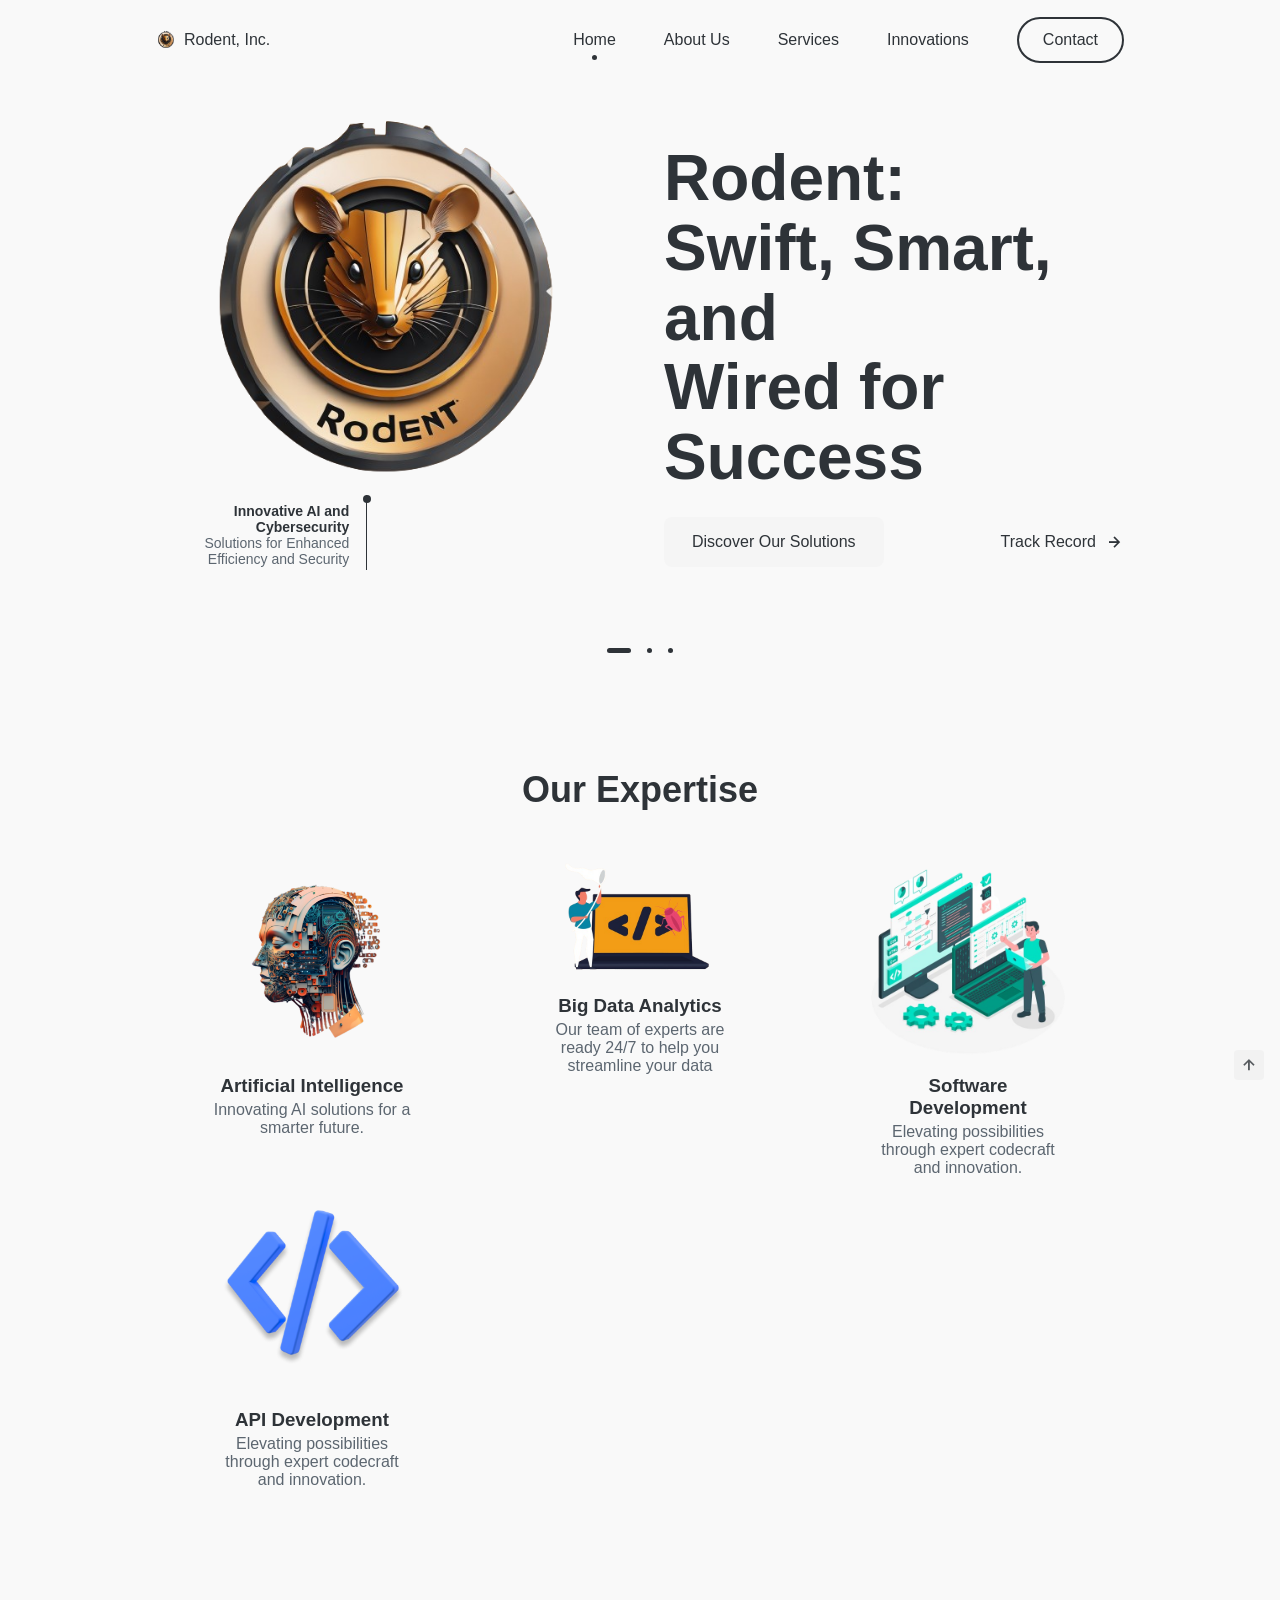
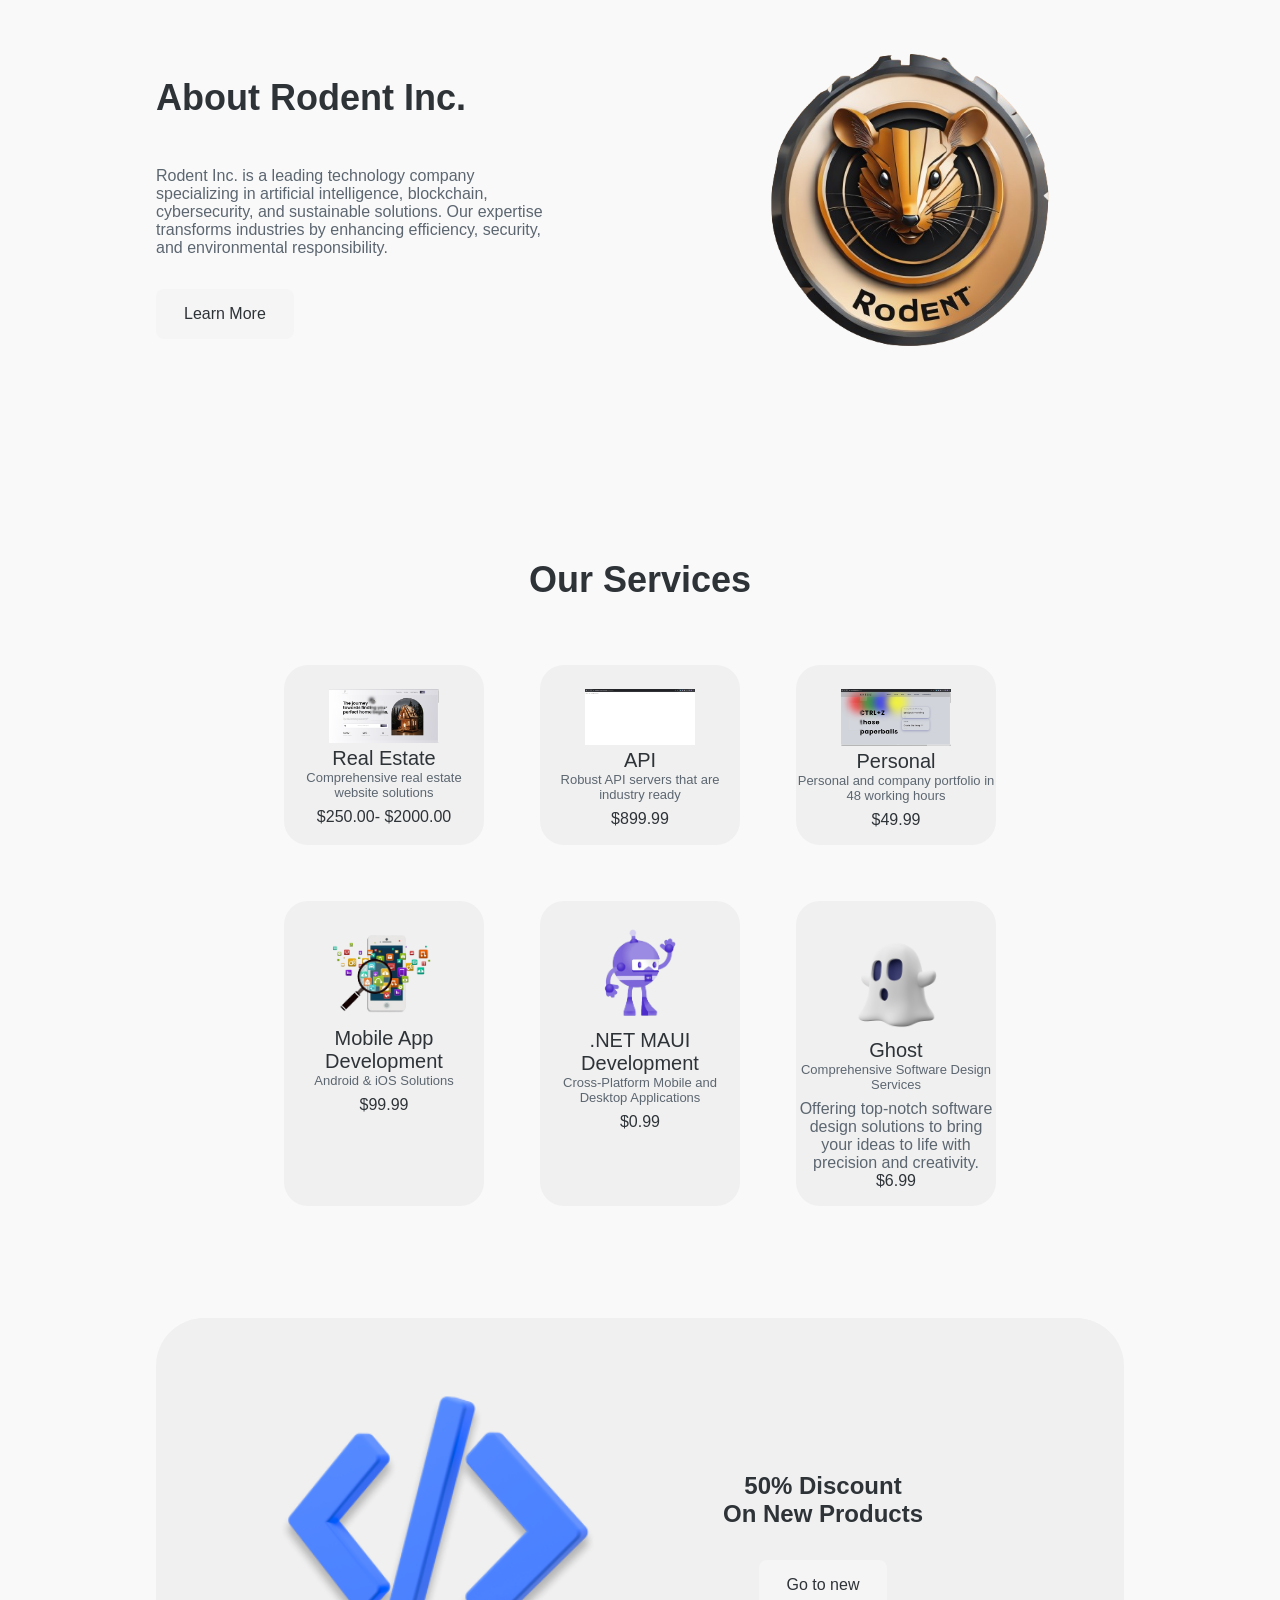
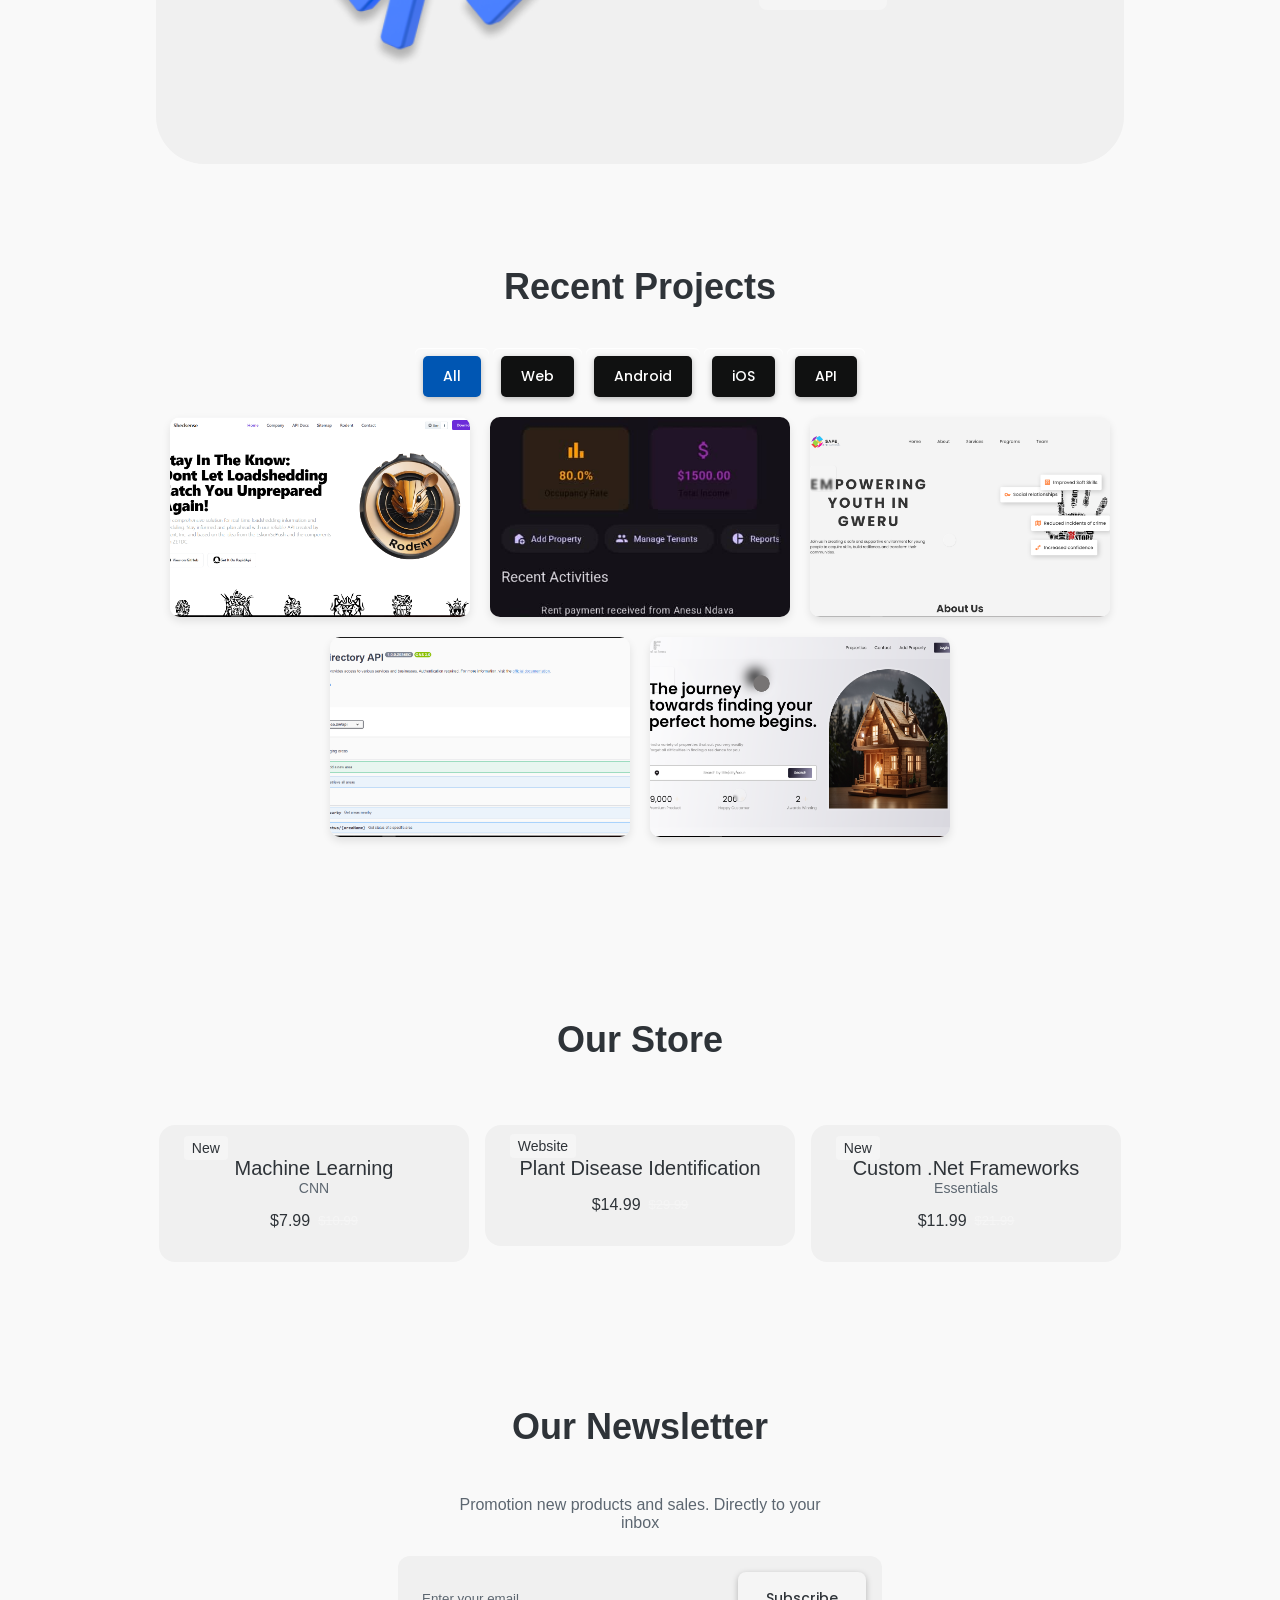
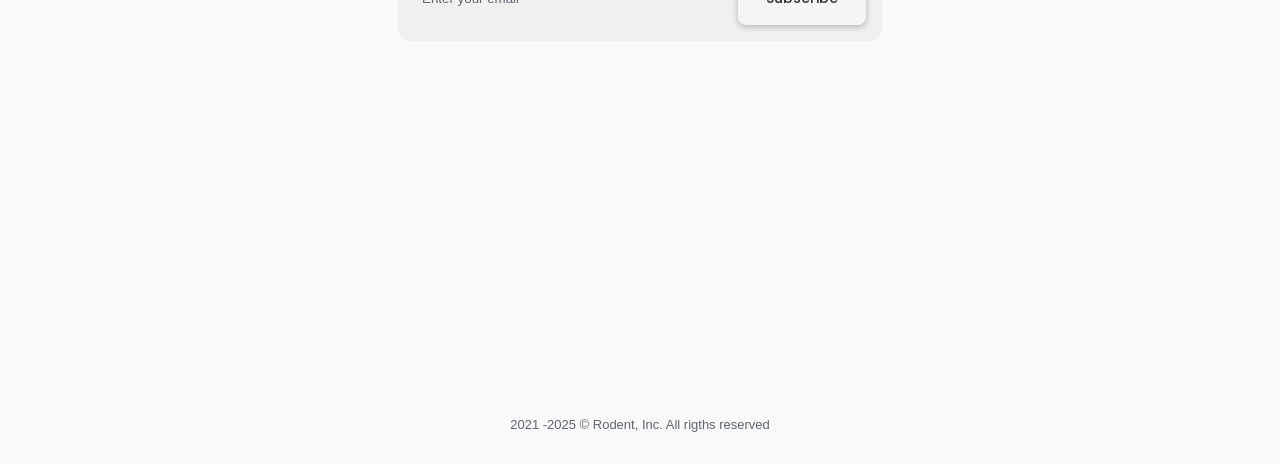
==== commit 5831cbb2: "r e c e n t p r o j e c t s" ====
--- a/index.html
+++ b/index.html
@@ -15,6 +15,7 @@
 
         <!--=============== CSS ===============--> 
         <link rel="stylesheet" href="assets/css/styles.css">
+        <link rel="stylesheet" href="assets/css/button.css">
 
         <title> Rodent, Inc. </title>
     </head>
@@ -269,10 +270,57 @@
                     <img src="assets/img/discount-img.png" alt="" class="discount__img">
                 </div>
             </section>
-
+                <div class="gallery">
+                    <h2 class="section__title">Recent Projects</h2>
+                    <div class="filters">
+                        <button class="filter-button active" data-filter="all">All</button>
+                        <button class="filter-button" data-filter="web">Web</button>
+                        <button class="filter-button" data-filter="android">Android</button>
+                        <button class="filter-button" data-filter="ios">iOS</button>
+                        <button class="filter-button" data-filter="api">API</button>
+                    </div>
+                    <div class="projects">
+                        <div class="project" data-category="web">
+                            <img src="./assets/img/shedsense.PNG" alt="Web Project">
+                            <div class="overlay">
+                                <a href="#" target="_blank">Live Demo</a>
+                                <a href="#" target="_blank">GitHub</a>
+                            </div>
+                        </div>
+                        <div class="project" data-category="android">
+                            <img src="./assets/img/WhatsApp Image 2024-12-21 at 09.38.31.jpeg" alt="Android Project">
+                            <div class="overlay">
+                                <a href="#" target="_blank">Live Demo</a>
+                                <a href="#" target="_blank">GitHub</a>
+                            </div>
+                        </div>
+                        <div class="project" data-category="ios">
+                            <img src="./assets/img/safde.PNG" alt="Web Project">
+                            <div class="overlay">
+                                <a href="#" target="_blank">Live Demo</a>
+                                <a href="#" target="_blank">GitHub</a>
+                            </div>
+                        </div>
+                        <div class="project" data-category="api">
+                            <img src="./assets/img/api.PNG" alt="API Project">
+                            <div class="overlay">
+                                <a href="#" target="_blank">Live Demo</a>
+                                <a href="#" target="_blank">GitHub</a>
+                            </div>
+                        </div>
+                        <div class="project" data-category="web">
+                            <img src="./assets/img/feel.PNG" alt="Web Project">
+                            <div class="overlay">
+                                <a href="https://feelathome.vercel.app/" target="_blank">Live Demo</a>
+                                <a href="#" target="_blank">GitHub</a>
+                            </div>
+                        </div>
+                    </div>
+                </div>
+            
             <!--==================== NEW ARRIVALS ====================-->
             <section class="section new" id="new">
-                <h2 class="section__title">Recent Projects</h2>
+                <h2 class="section__title">Our Store</h2>
 
                 <div class="new__container container">
                     <div class="swiper new-swiper">
@@ -493,5 +541,6 @@
         
         <!--=============== MAIN JS ===============-->
         <script src="assets/js/main.js"></script>
+        <script src="assets/js/button.js"></script>
     </body>
 </html>
--- a/assets/css/styles.css
+++ b/assets/css/styles.css
@@ -1011,3 +1011,103 @@
   50%  { transform: translate(0, 15px); }
   100%   { transform: translate(0, -0px); }   
 }
+body {
+  font-family: Arial, sans-serif;
+  margin: 0;
+  padding: 0;
+  background-color: #f9f9f9;
+}
+
+.gallery {
+  max-width: 1200px;
+  margin: 50px auto;
+  padding: 20px;
+}
+
+.filters {
+  display: flex;
+  justify-content: center;
+  margin-bottom: 20px;
+}
+
+.filters button {
+  margin: 0 10px;
+  padding: 10px 20px;
+  border: none;
+  background-color: #101111;
+  color: white;
+  cursor: pointer;
+  border-radius: 5px;
+}
+
+.filters button.active {
+  background-color: #0056b3;
+}
+
+.filters button:hover {
+  background-color: #0056b3;
+}
+
+.projects {
+  display: flex;
+  flex-wrap: wrap;
+  gap: 20px;
+  justify-content: center;
+}
+
+.project {
+  position: relative;
+  width: 300px;
+  height: 200px;
+  overflow: hidden;
+  border-radius: 10px;
+  box-shadow: 0 4px 8px rgba(0, 0, 0, 0.1);
+}
+
+.project img {
+  width: 100%;
+  height: 100%;
+  object-fit: cover;
+}
+
+.project:hover .overlay {
+  opacity: 1;
+}
+
+.overlay {
+  position: absolute;
+  top: 0;
+  left: 0;
+  width: 100%;
+  height: 100%;
+  background: rgba(0, 0, 0, 0.6);
+  display: flex;
+  justify-content: center;
+  align-items: center;
+  opacity: 0;
+  transition: opacity 0.3s;
+}
+
+.overlay a {
+  margin: 0 10px;
+  padding: 10px 20px;
+  background-color: #ffffff;
+  color: #007bff;
+  text-decoration: none;
+  border-radius: 5px;
+  font-weight: bold;
+  transition: background-color 0.3s;
+}
+
+.overlay a:hover {
+  background-color: #0a0d0f;
+  color: white;
+}
+
+.project[data-category] {
+  display: none;
+}
+
+.project[data-category].show {
+  display: block;
+}
--- a/assets/css/button.css
+++ b/assets/css/button.css
@@ -0,0 +1,121 @@
+button {
+	border-radius: 100px;
+	padding: 0.5rem 1rem;
+	cursor: pointer;
+	position: relative;
+	font-size: .875rem;
+	font-weight: 500;
+	border: 0;
+	color: hsl(215, 35%, 83%);
+	background-color: rgb(43, 141, 84);
+	box-shadow: 0 2px 6px hsl(0 0% 0% / 0.25);
+	outline-color: hsl(var(--accent) 80% 40%);
+}
+
+button::before {
+  pointer-events: none;
+	content: "";
+	position: absolute;
+	inset: -8px;
+	z-index: -1;
+	box-shadow: 0 1px hsl(0 0% 100% / 1) inset;
+    background:
+        radial-gradient(circle at center, hsl(var(--accent) 80% 60%) 50%, hsl(var(--accent) 80% 80%) 50%) 4px 4px / 6px 6px no-repeat,
+        radial-gradient(circle at center, hsl(var(--accent) 80% 60%) 50%, hsl(var(--accent) 80% 80%) 50%) 4px calc(100% - 4px) / 6px 6px no-repeat,
+        radial-gradient(circle at center, hsl(var(--accent) 80% 60%) 50%, hsl(var(--accent) 80% 80%) 50%) calc(100% - 4px) 4px / 6px 6px no-repeat,
+        radial-gradient(circle at center, hsl(var(--accent) 80% 60%) 50%, hsl(var(--accent) 80% 80%) 50%) calc(100% - 4px) calc(100% - 4px) / 6px 6px no-repeat,
+        hsl(var(--accent) 80% 80%);
+	border-radius: 6px;
+}
+
+button svg {
+	position: absolute;
+	top: 50%;
+	left: 50%;
+	translate: -50% -50%;
+	width: 24px;
+	overflow: visible !important;
+}
+
+button svg path {
+	stroke: currentColor;
+	stroke-width: 4;
+	transform-box: fill-box;
+	transform-origin: 50% 50%;
+	transition: translate var(--transition), scale var(--transition);
+	transition-timing-function: var(--timing);
+
+}
+
+button svg path:not(:nth-of-type(2)) {
+	--offset: 30%;
+	--distance: 50cqi;
+	translate: calc((var(--offset) * var(--coefficient)) + (var(--intent, 0) * (var(--distance) * var(--coefficient)))) 0;
+	scale: calc(1 + var(--intent));
+}
+
+button svg path:nth-of-type(2) {
+	rotate: calc(15deg + (var(--intent, 0) * 75deg));
+	scale: 1 calc(1 + var(--intent, 0));
+	translate: 0 calc(var(--intent, 0) * 30cqh);
+	stroke-width: calc(4 - (var(--intent, 0) * 2));
+	opacity: calc(1 - (var(--intent, 0) * 0.8));
+	transition: stroke-width var(--transition), rotate var(--transition), translate var(--transition), scale var(--transition), opacity var(--transition);
+	transition-timing-function: var(--timing);
+}
+
+button svg path:nth-of-type(1) {
+	--coefficient: -1;
+}
+button svg path:nth-of-type(3) {
+	--coefficient: 1;
+}
+
+button .container {
+  pointer-events: none;
+	overflow: hidden;
+	position: absolute;
+	inset: 0;
+	container-type: size;
+	border-radius: 100px;
+}
+
+button .text {
+	scale: var(--intent, 0);
+	opacity: var(--intent, 0);
+	transform-origin: 50% 100%;
+	display: inline-block;
+	transition: scale var(--transition), opacity var(--transition);
+	transition-timing-function: var(--timing);
+}
+
+button:is(:hover, :focus-visible) {
+	--intent: 1;
+}
+
+
+.x-link, .bear-link {
+	position: fixed;
+	bottom: 1rem;
+	left: 1rem;
+	width: 48px;
+	aspect-ratio: 1;
+	display: grid;
+	place-items: center;
+	opacity: 0.5;
+}
+
+.bear-link {
+	bottom: unset;
+	top: 1rem;
+}
+
+:where(.x-link, .bear-link):is(:hover, :focus-visible) {
+	opacity: 1;
+}
+.bear-link svg {
+	width: 75%;
+}
+.x-link svg {
+	width: 50%;
+}
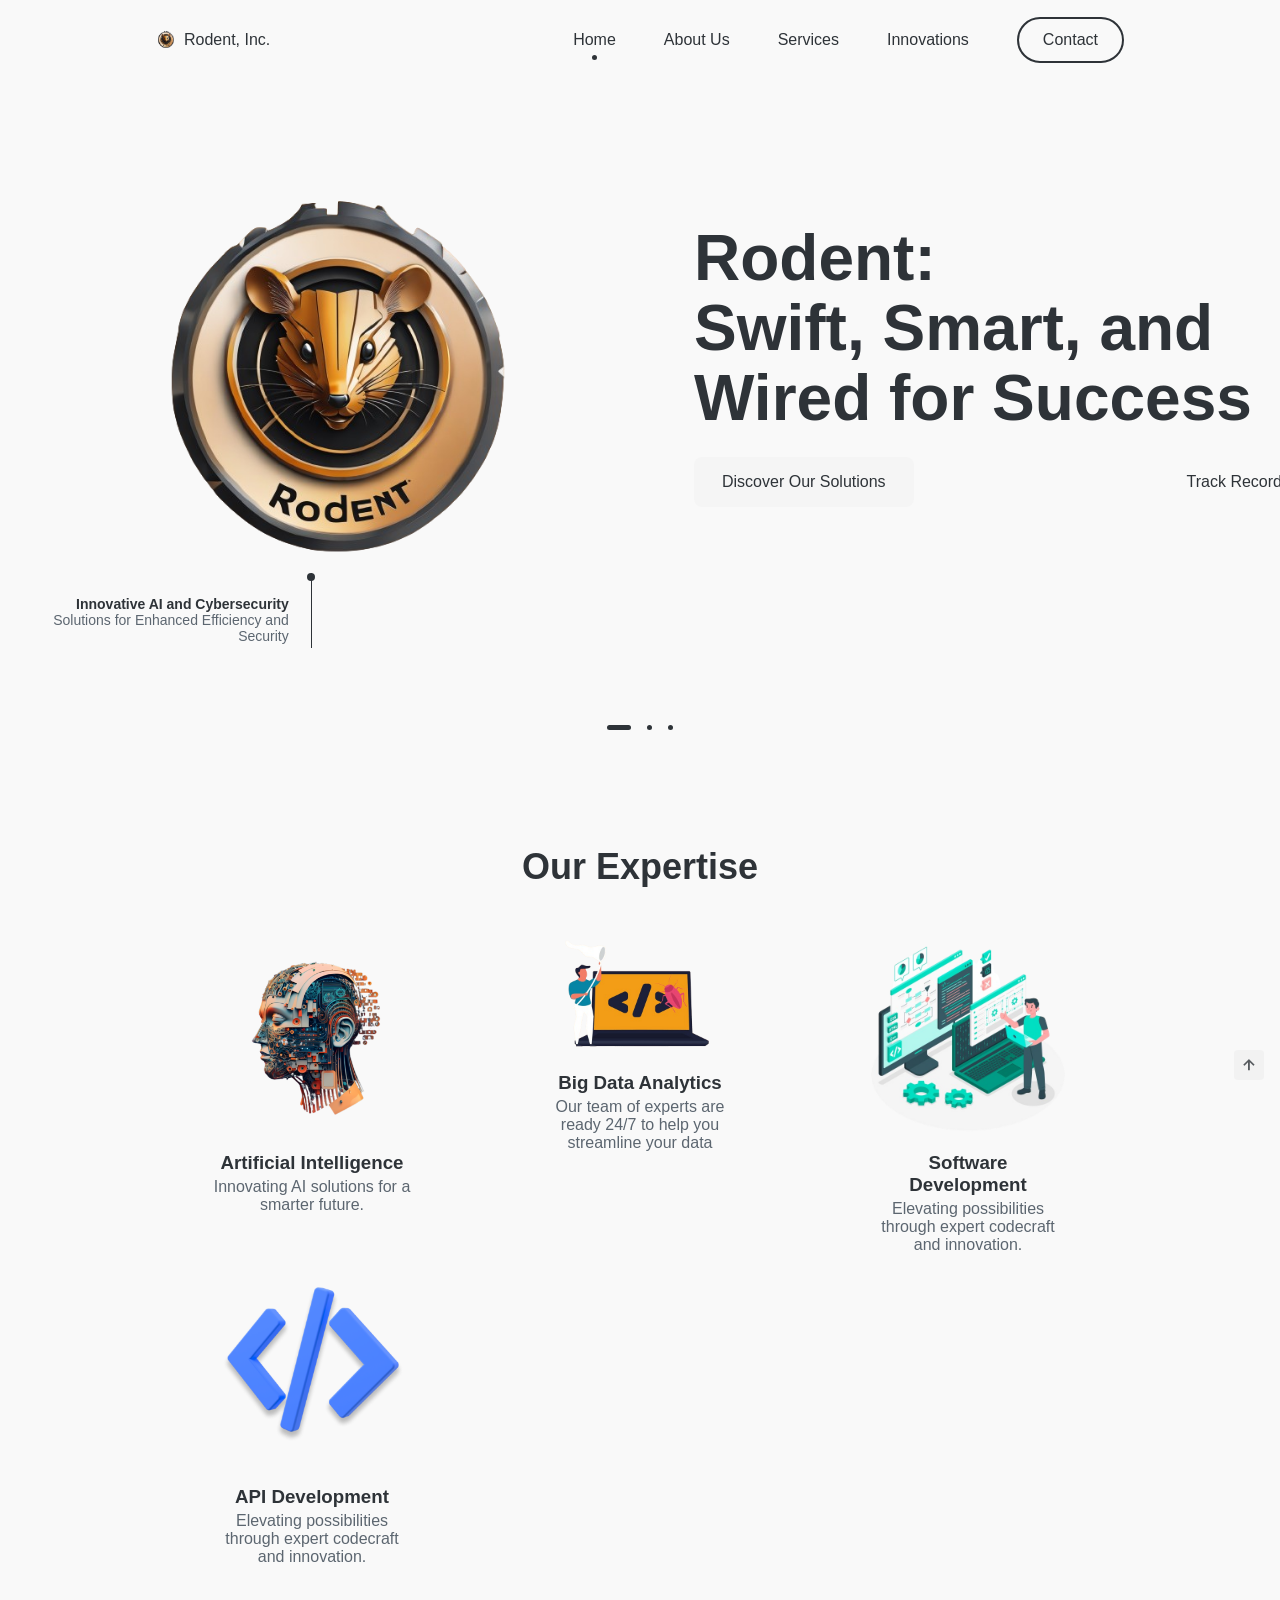
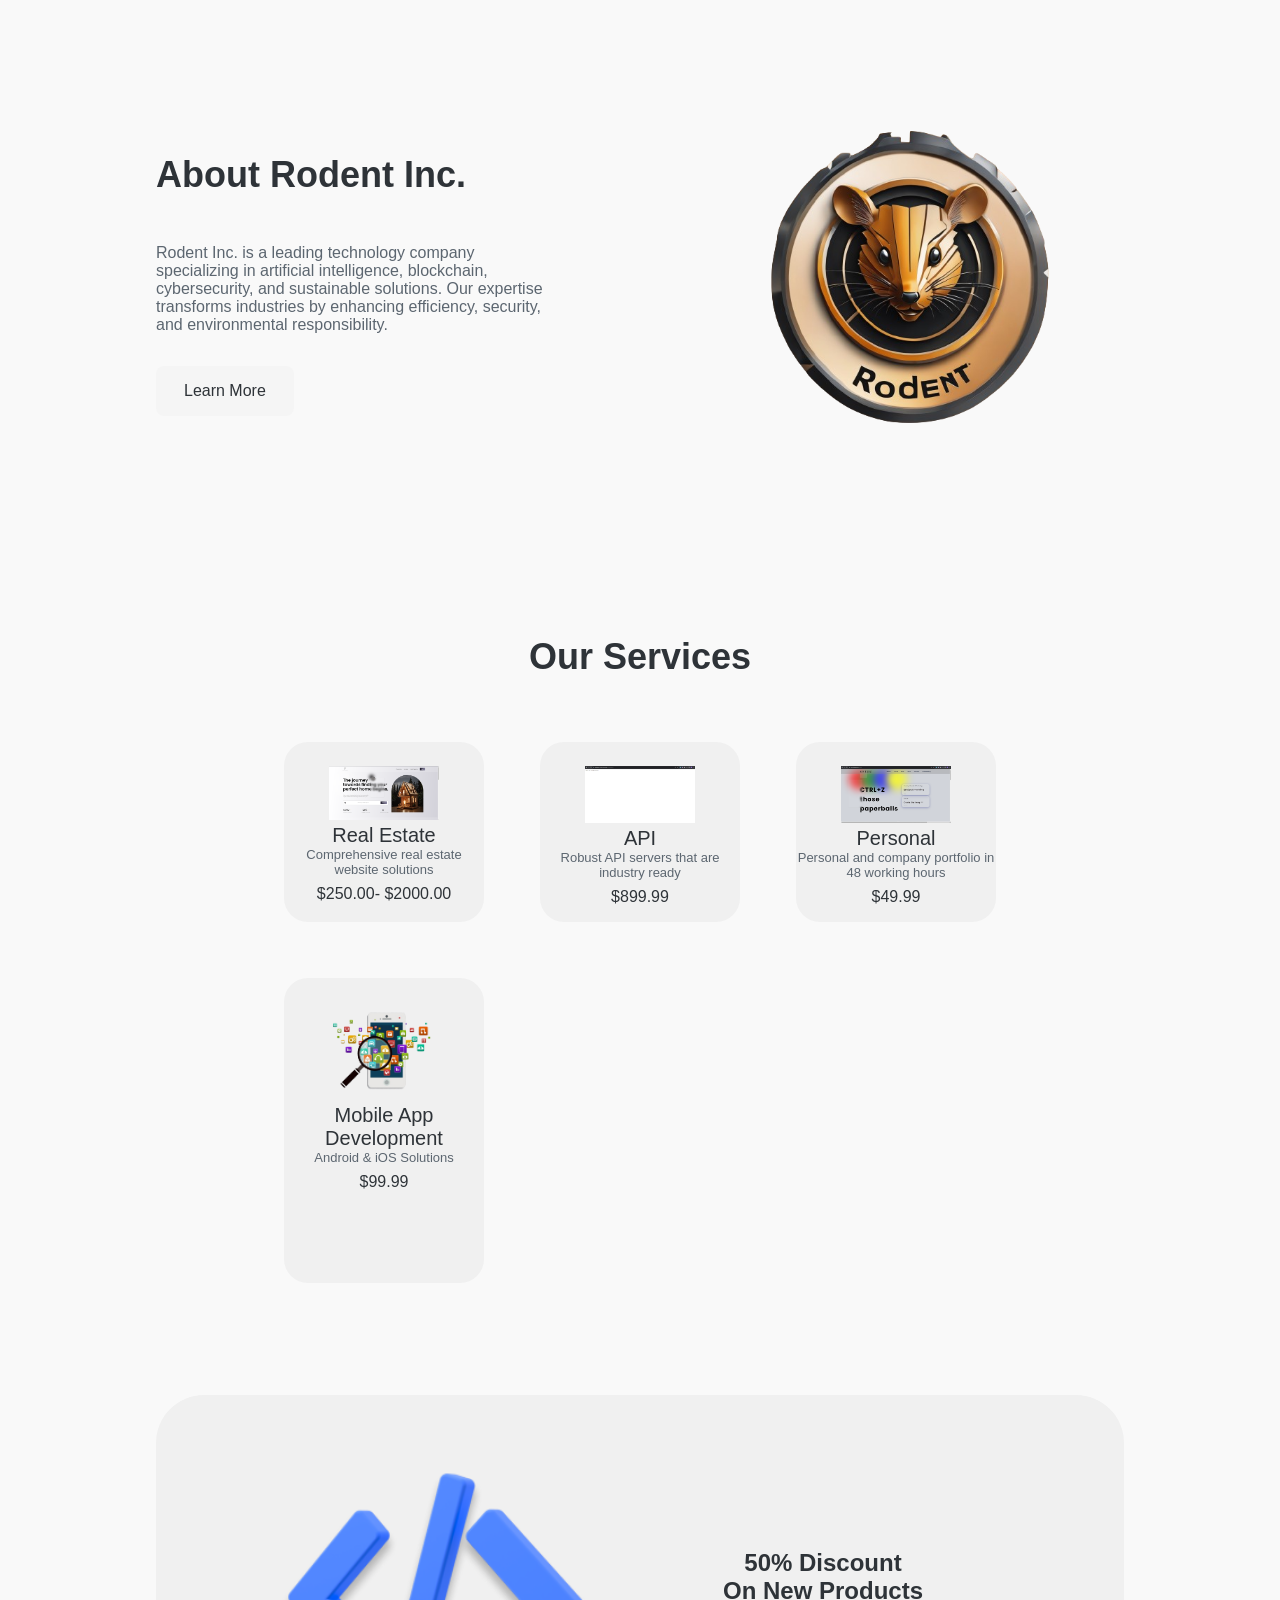
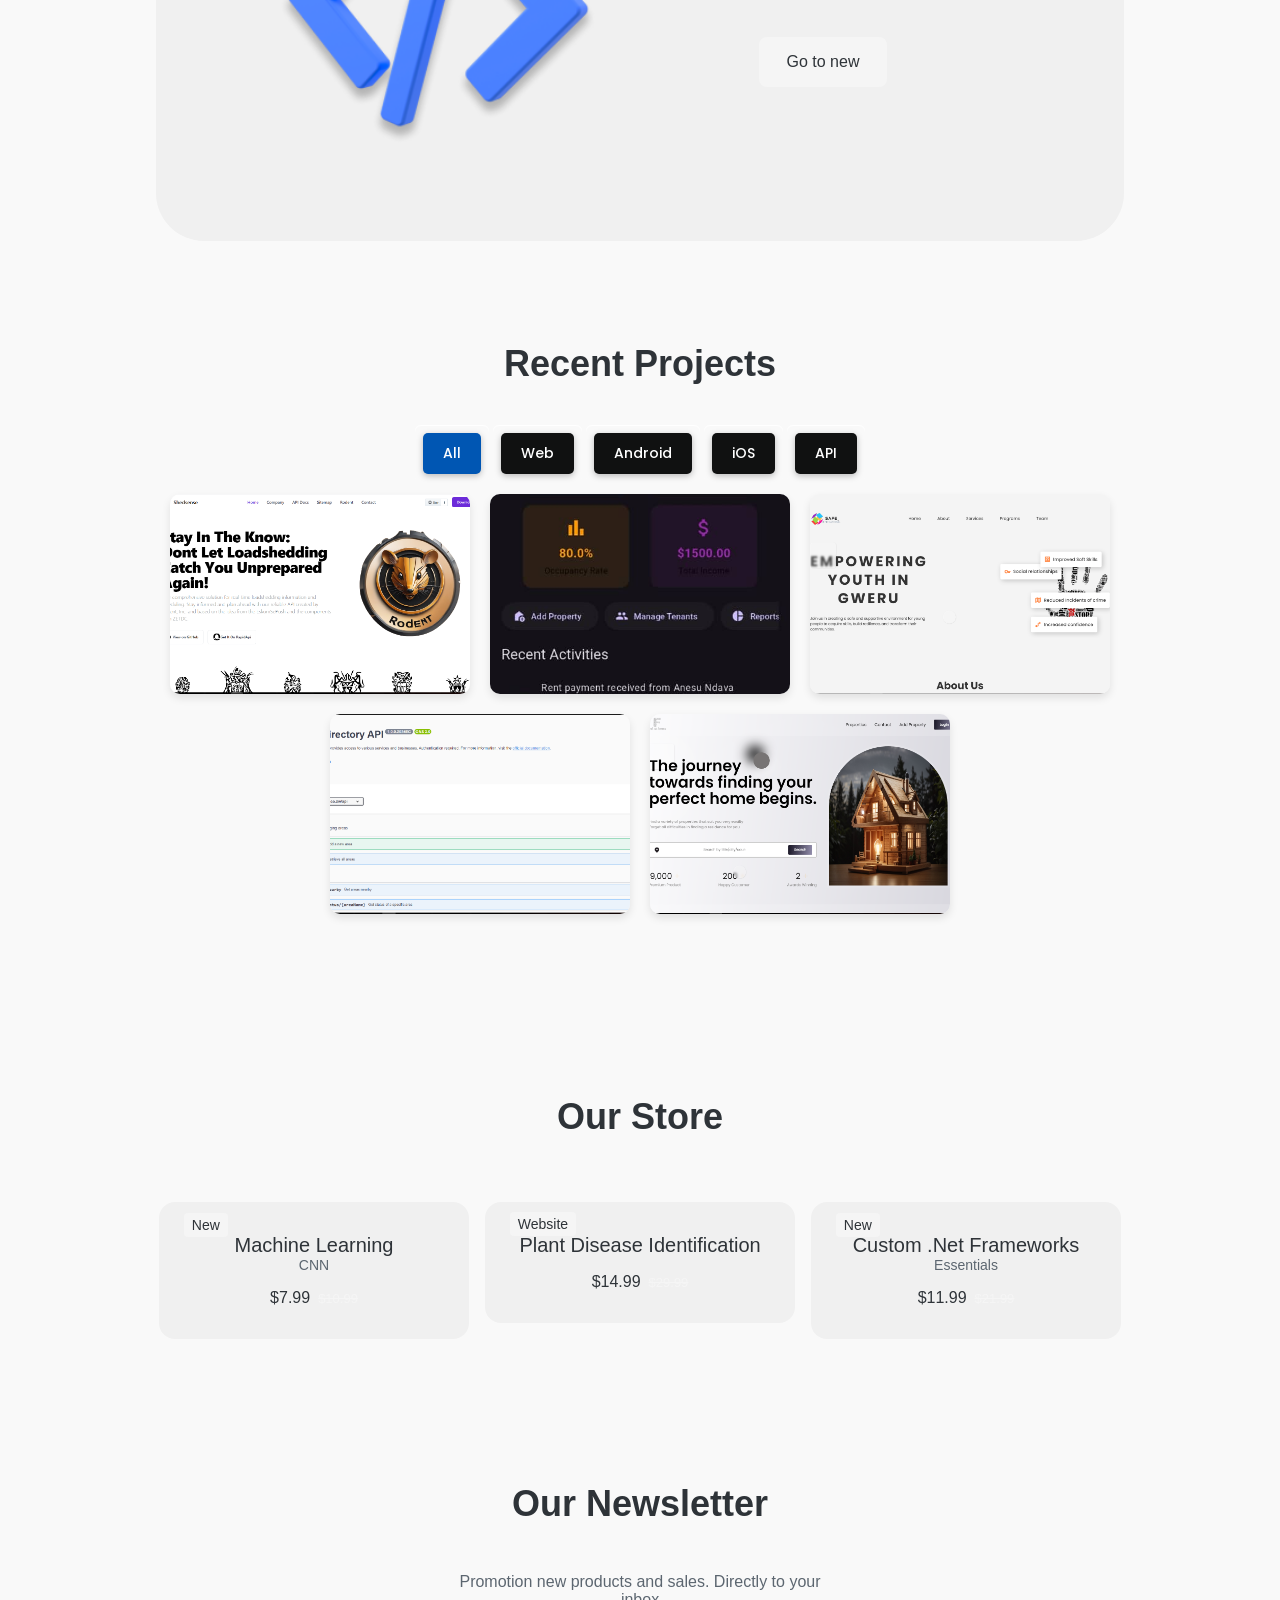
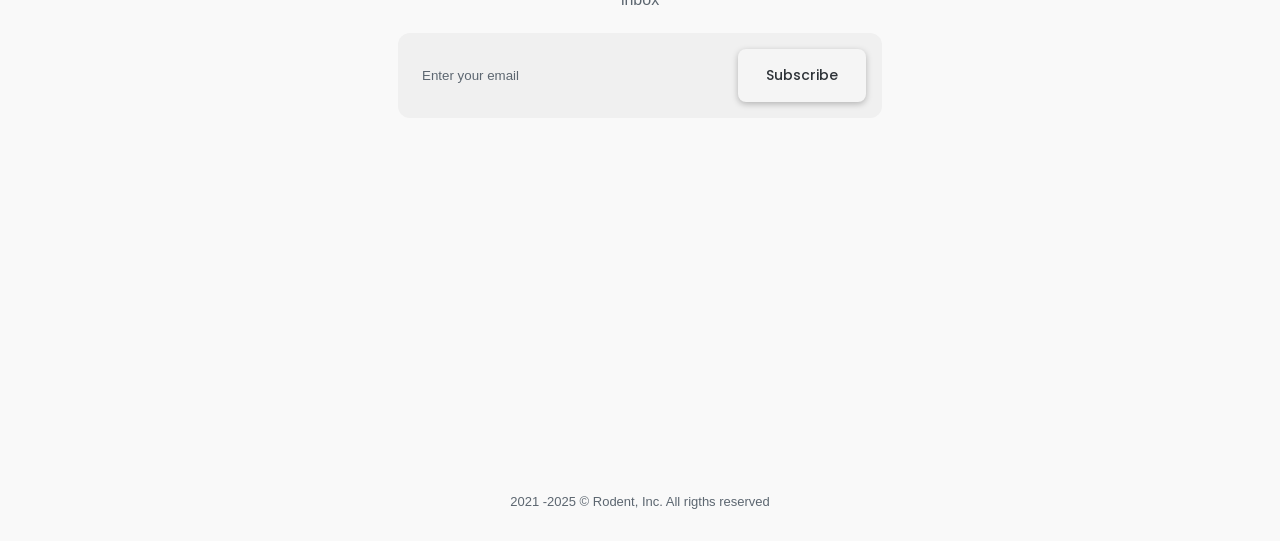
==== commit f2bf9cb3: "t o p p a d d i n g" ====
--- a/index.html
+++ b/index.html
@@ -66,7 +66,7 @@
 
         <main class="main">
             <!--==================== HOME ====================-->
-            <section class="home container" id="home">
+            <section class="home container" id="home" style="padding-top: 80px;"></section>
                 <div class="swiper home-swiper">
                     <div class="swiper-wrapper">
                         <!-- HOME SLIDER 1 -->
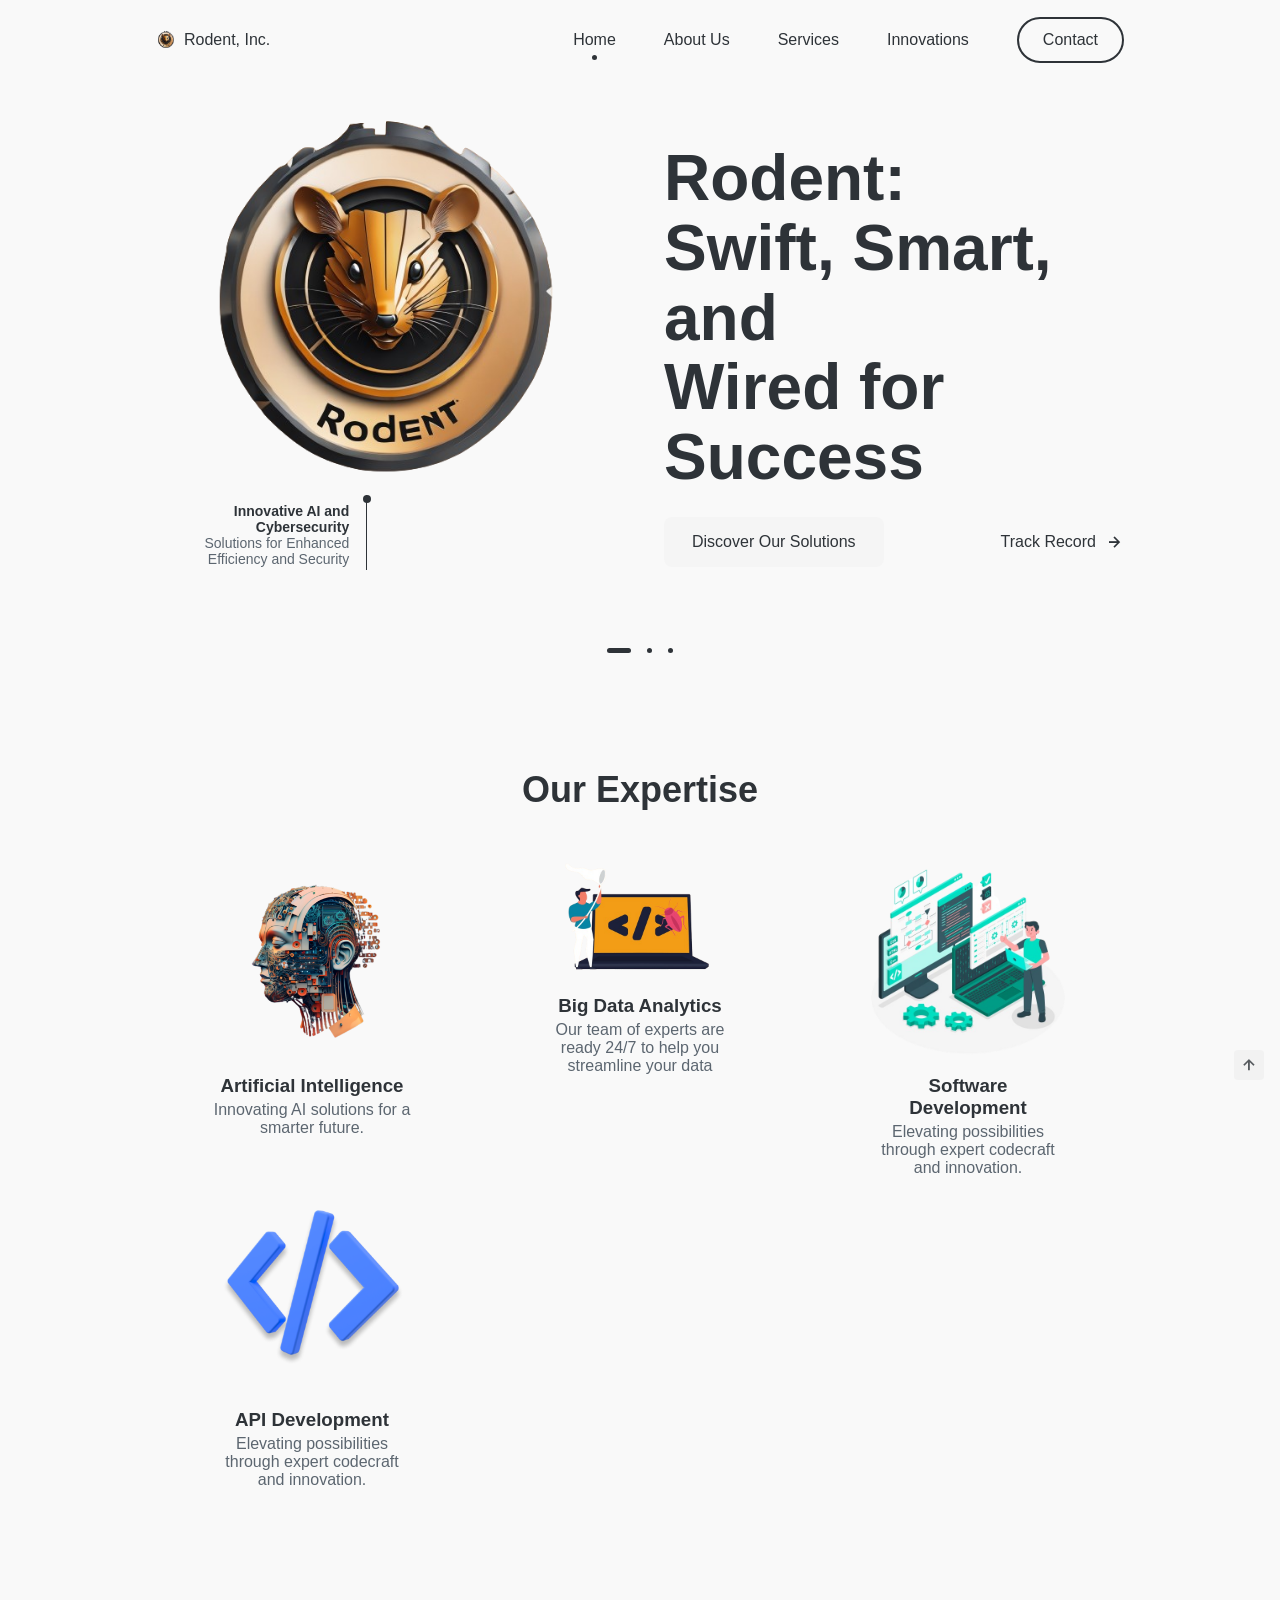
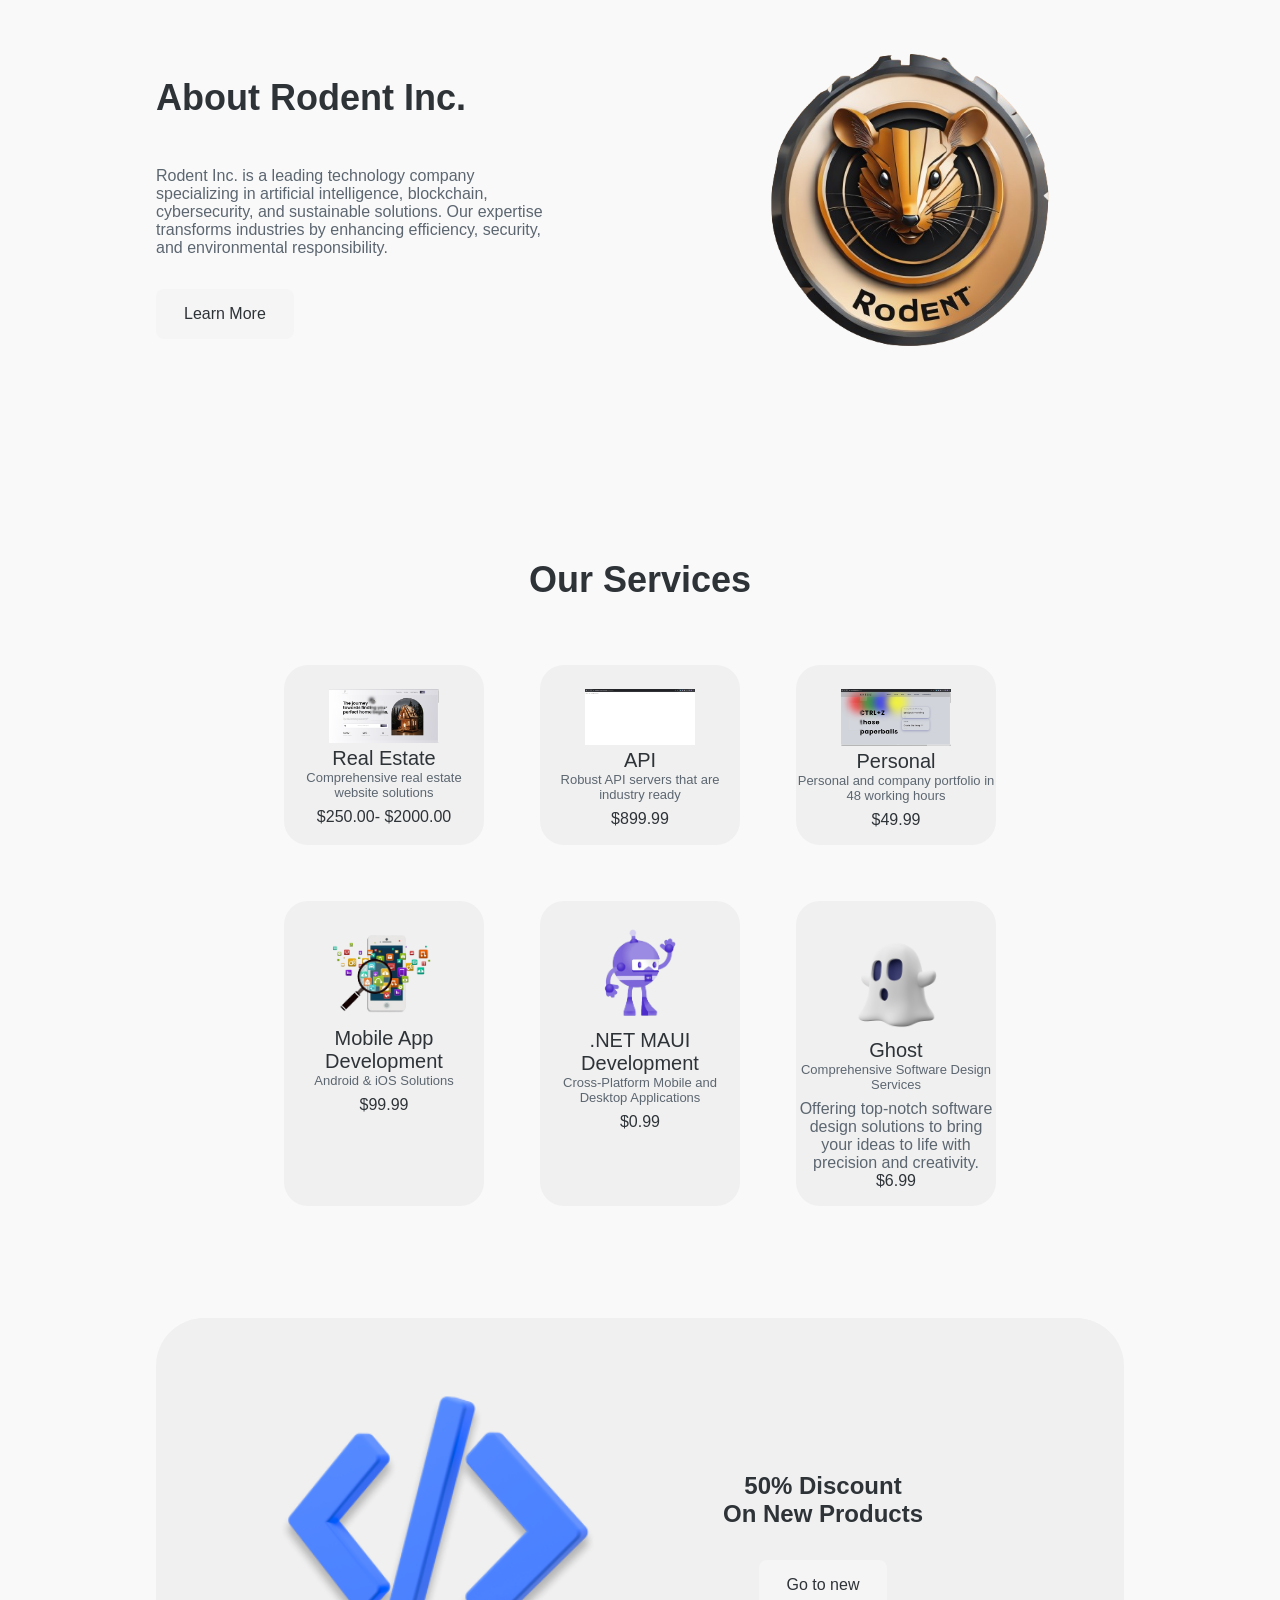
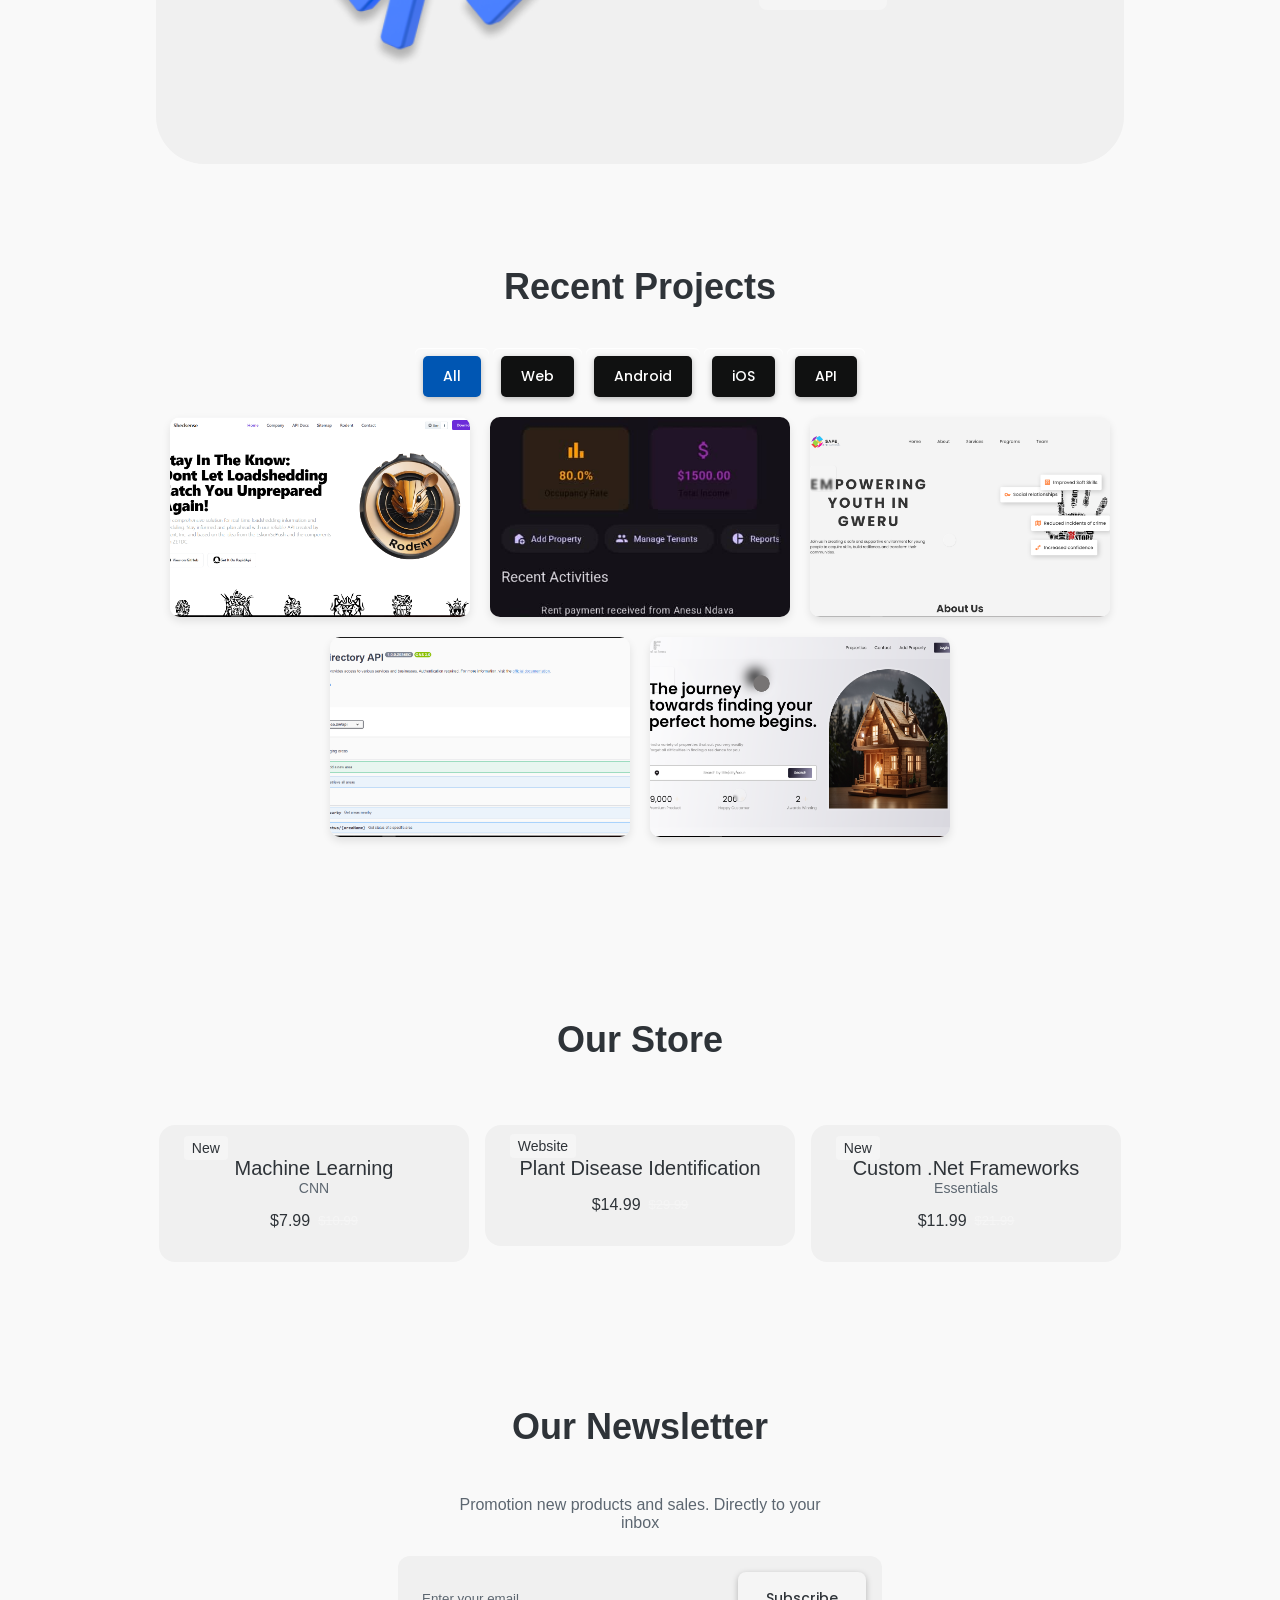
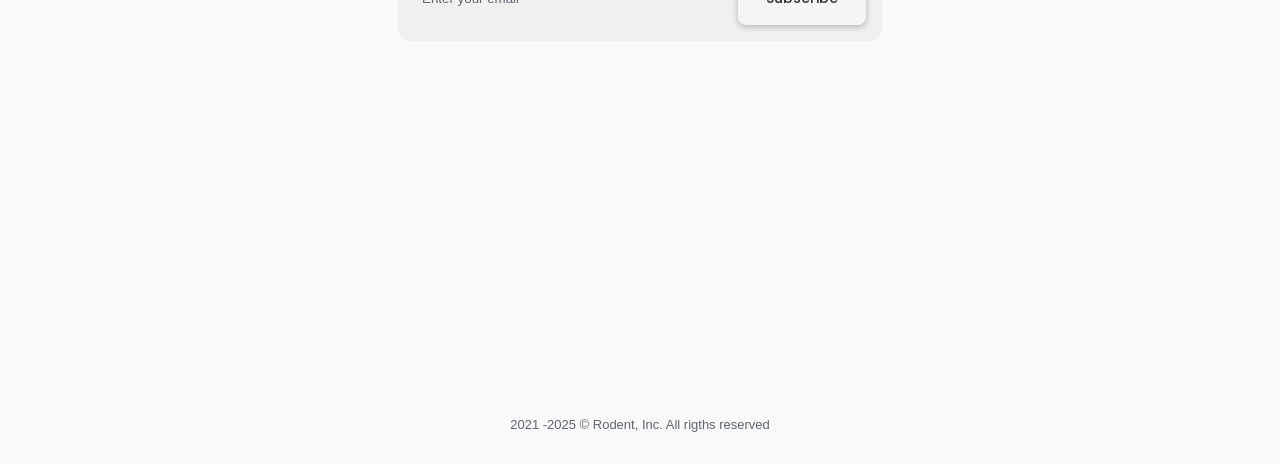
==== commit 86218f8b: "rem" ====
--- a/index.html
+++ b/index.html
@@ -66,7 +66,7 @@
 
         <main class="main">
             <!--==================== HOME ====================-->
-            <section class="home container" id="home" style="padding-top: 80px;"></section>
+            <section class="home container" id="home">
                 <div class="swiper home-swiper">
                     <div class="swiper-wrapper">
                         <!-- HOME SLIDER 1 -->
--- a/assets/css/styles.css
+++ b/assets/css/styles.css
@@ -257,6 +257,7 @@
 /*=============== HOME ===============*/
 .home__content{
   row-gap: 1rem;
+  padding-top: 4rem;
 }
 
 .home__group{
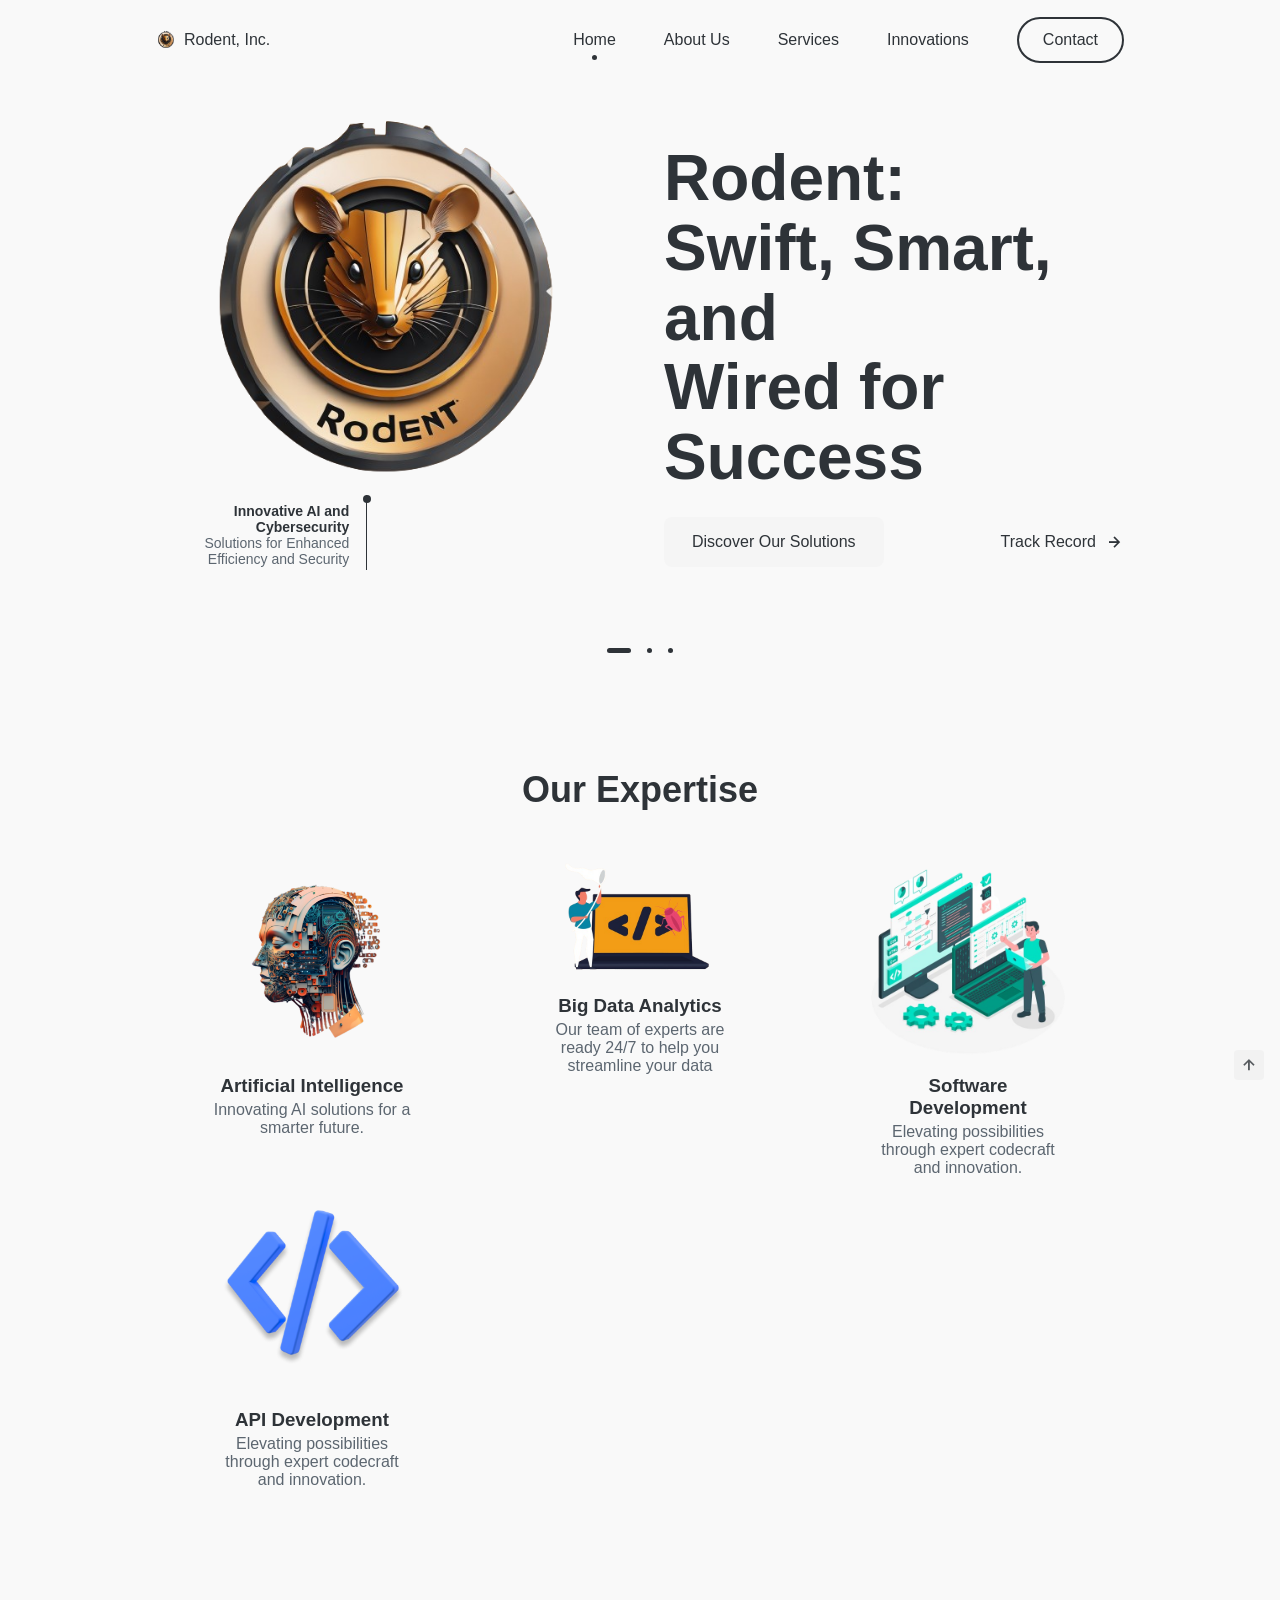
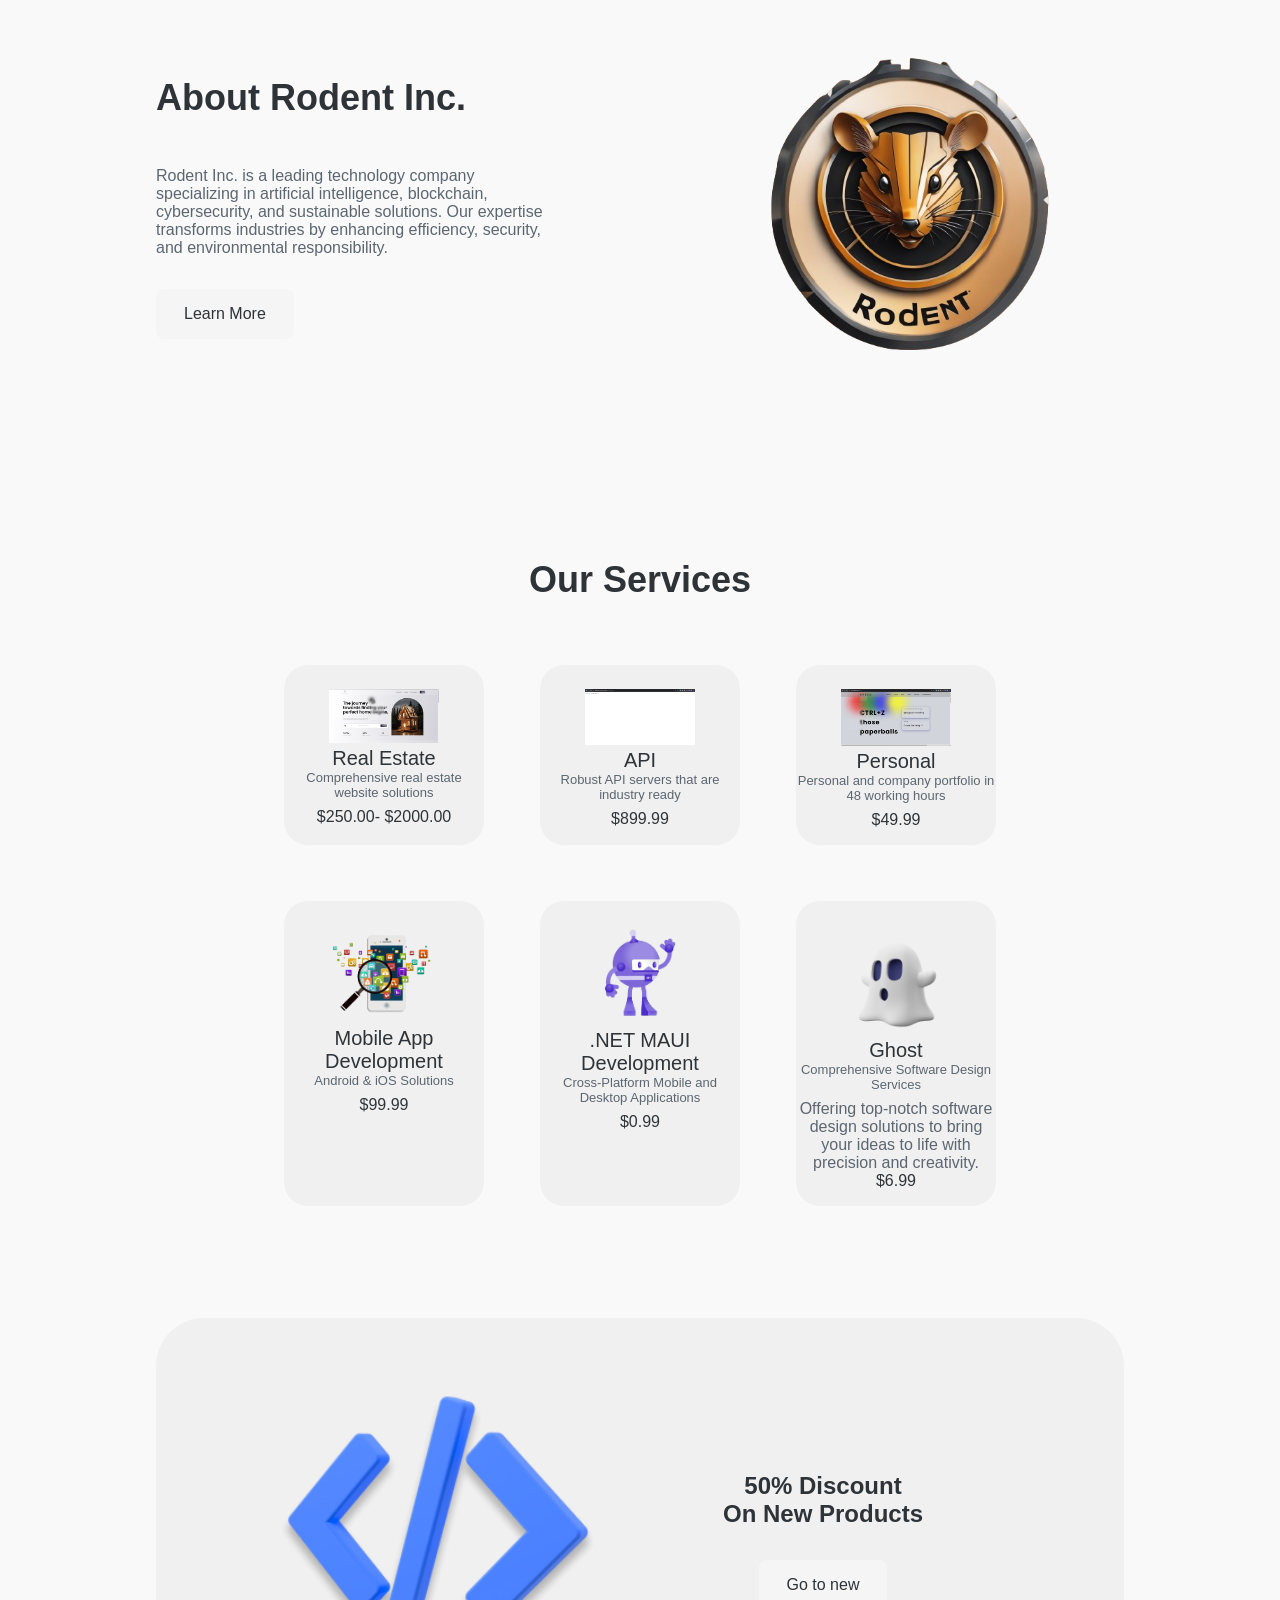
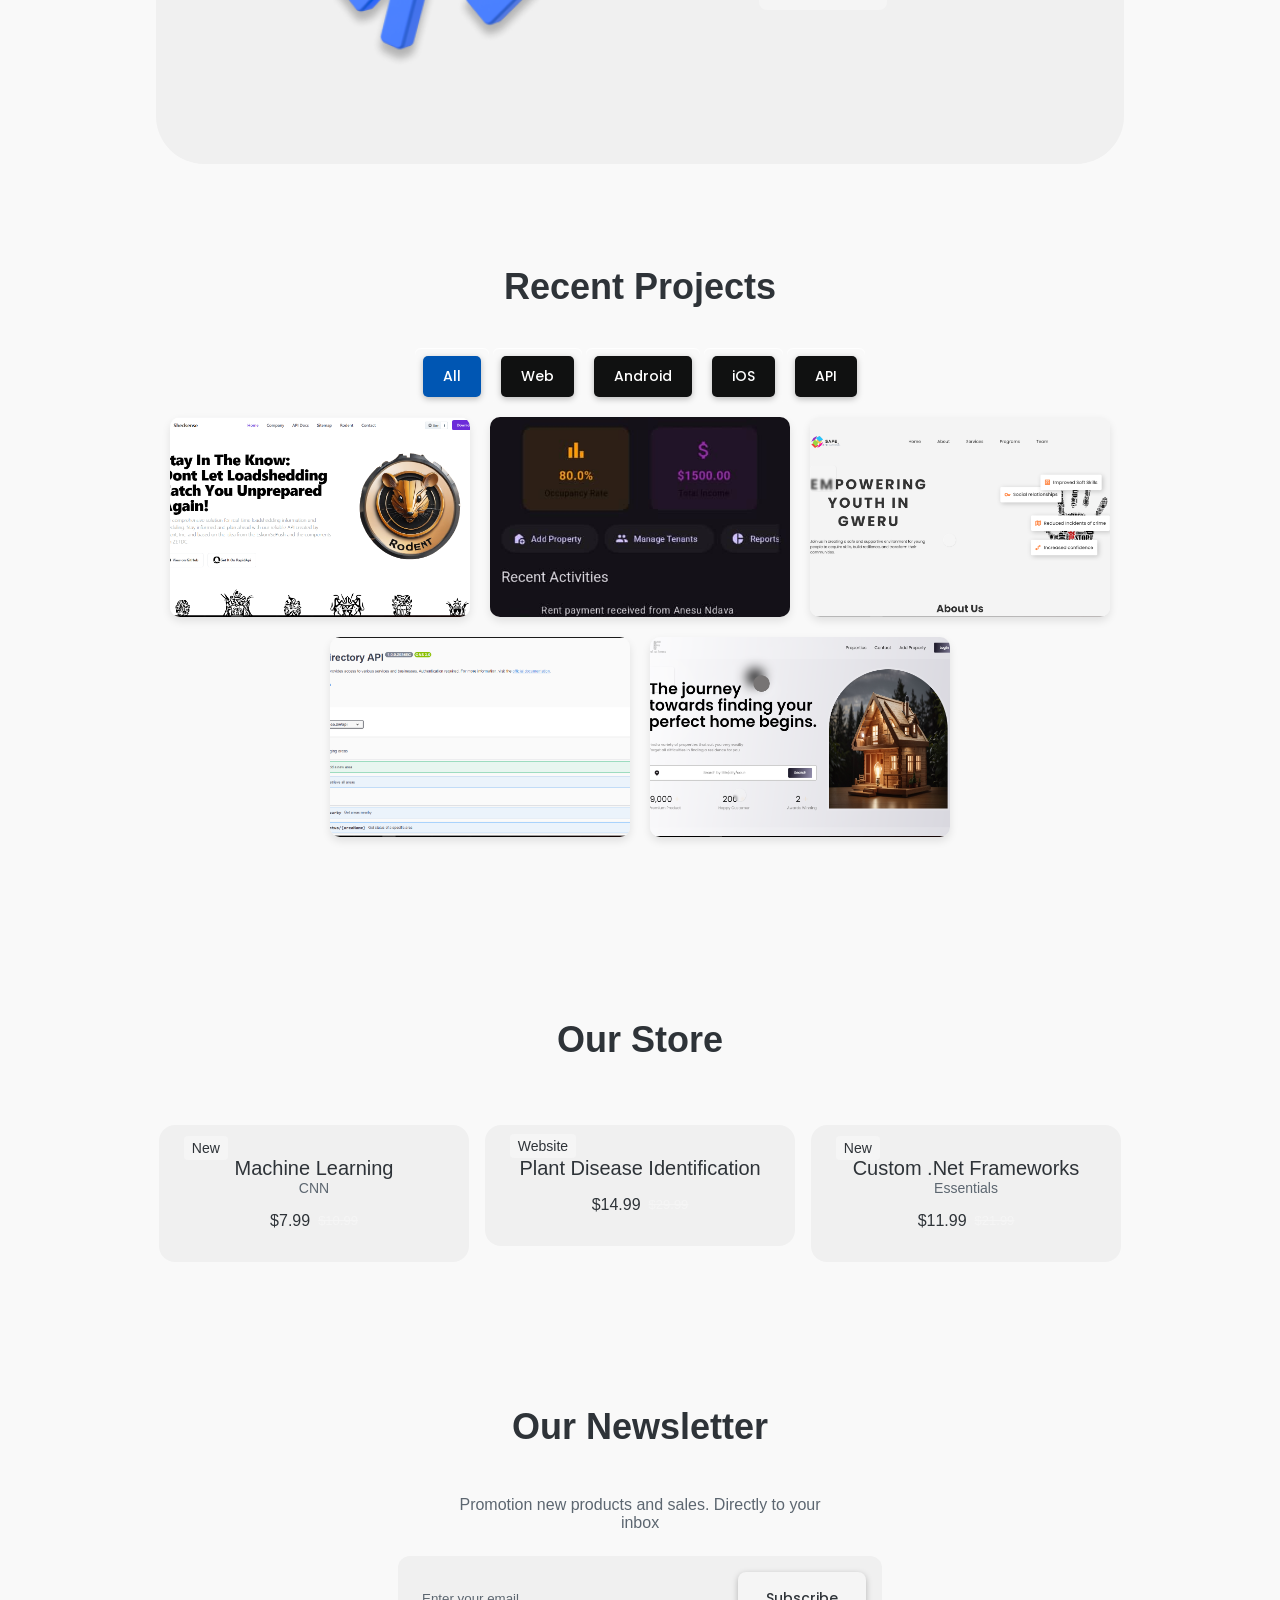
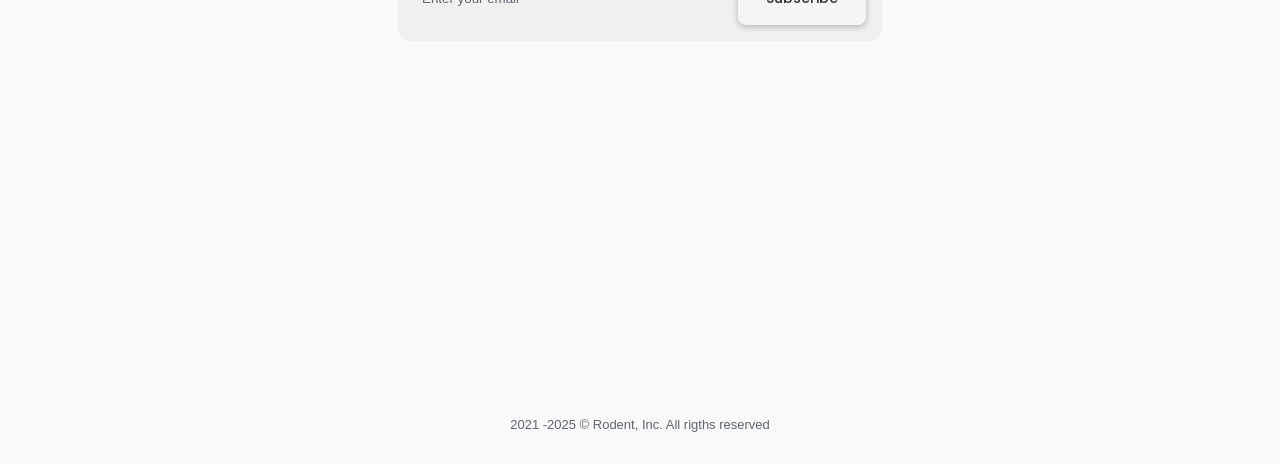
==== commit 04cb2e43: "Update index.html" ====
--- a/index.html
+++ b/index.html
@@ -16,7 +16,16 @@
         <!--=============== CSS ===============--> 
         <link rel="stylesheet" href="assets/css/styles.css">
         <link rel="stylesheet" href="assets/css/button.css">
-
+<!-- Google tag (gtag.js) -->
+<script async src="https://www.googletagmanager.com/gtag/js?id=G-BG25NLFGN1">
+</script>
+<script>
+  window.dataLayer = window.dataLayer || [];
+  function gtag(){dataLayer.push(arguments);}
+  gtag('js', new Date());
+
+  gtag('config', 'G-BG25NLFGN1');
+</script>
         <title> Rodent, Inc. </title>
     </head>
     <body>
@@ -297,14 +306,14 @@
                         <div class="project" data-category="ios">
                             <img src="./assets/img/safde.PNG" alt="Web Project">
                             <div class="overlay">
-                                <a href="#" target="_blank">Live Demo</a>
-                                <a href="#" target="_blank">GitHub</a>
+                                <a href="https://safe.org.zw" target="_blank">Live Demo</a>
+                                
                             </div>
                         </div>
                         <div class="project" data-category="api">
                             <img src="./assets/img/api.PNG" alt="API Project">
                             <div class="overlay">
-                                <a href="#" target="_blank">Live Demo</a>
+                                <a href="https://www.shedsense.co.zw/api-docs/" target="_blank">Live Demo</a>
                                 <a href="#" target="_blank">GitHub</a>
                             </div>
                         </div>
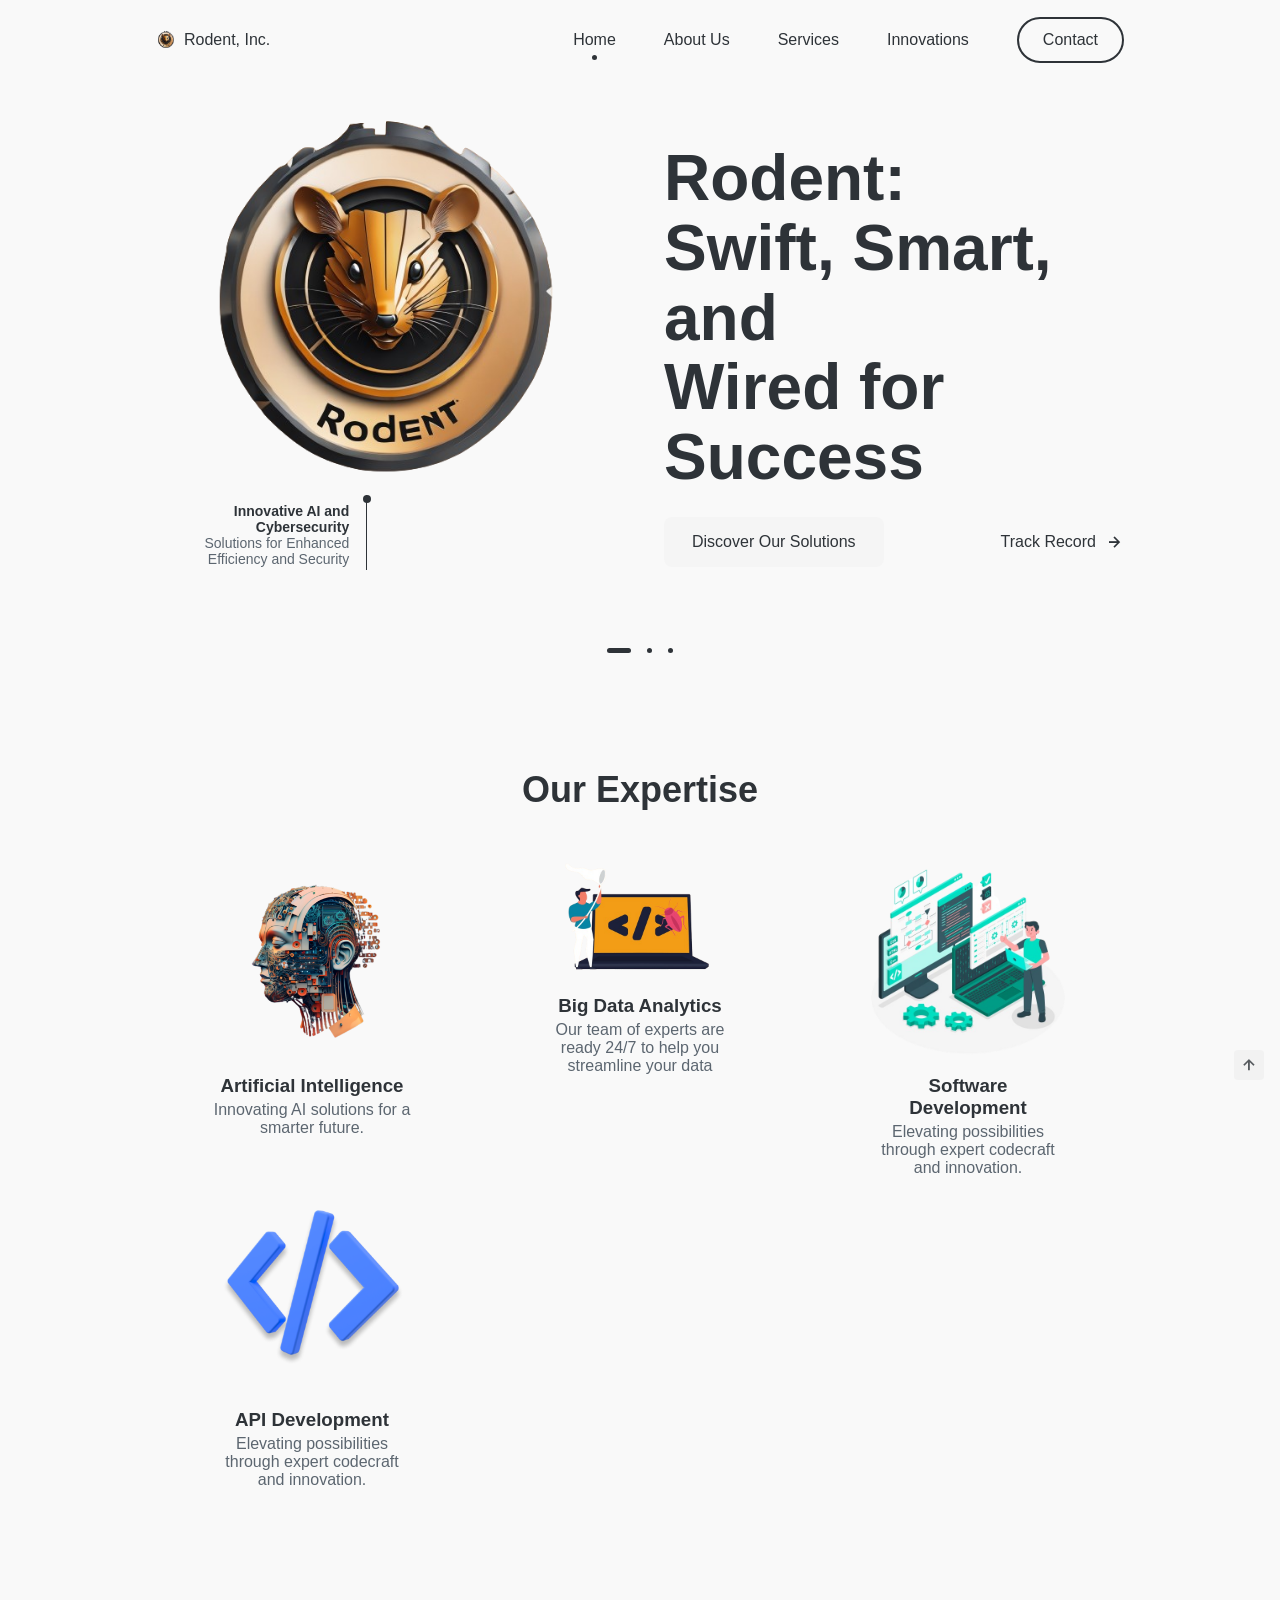
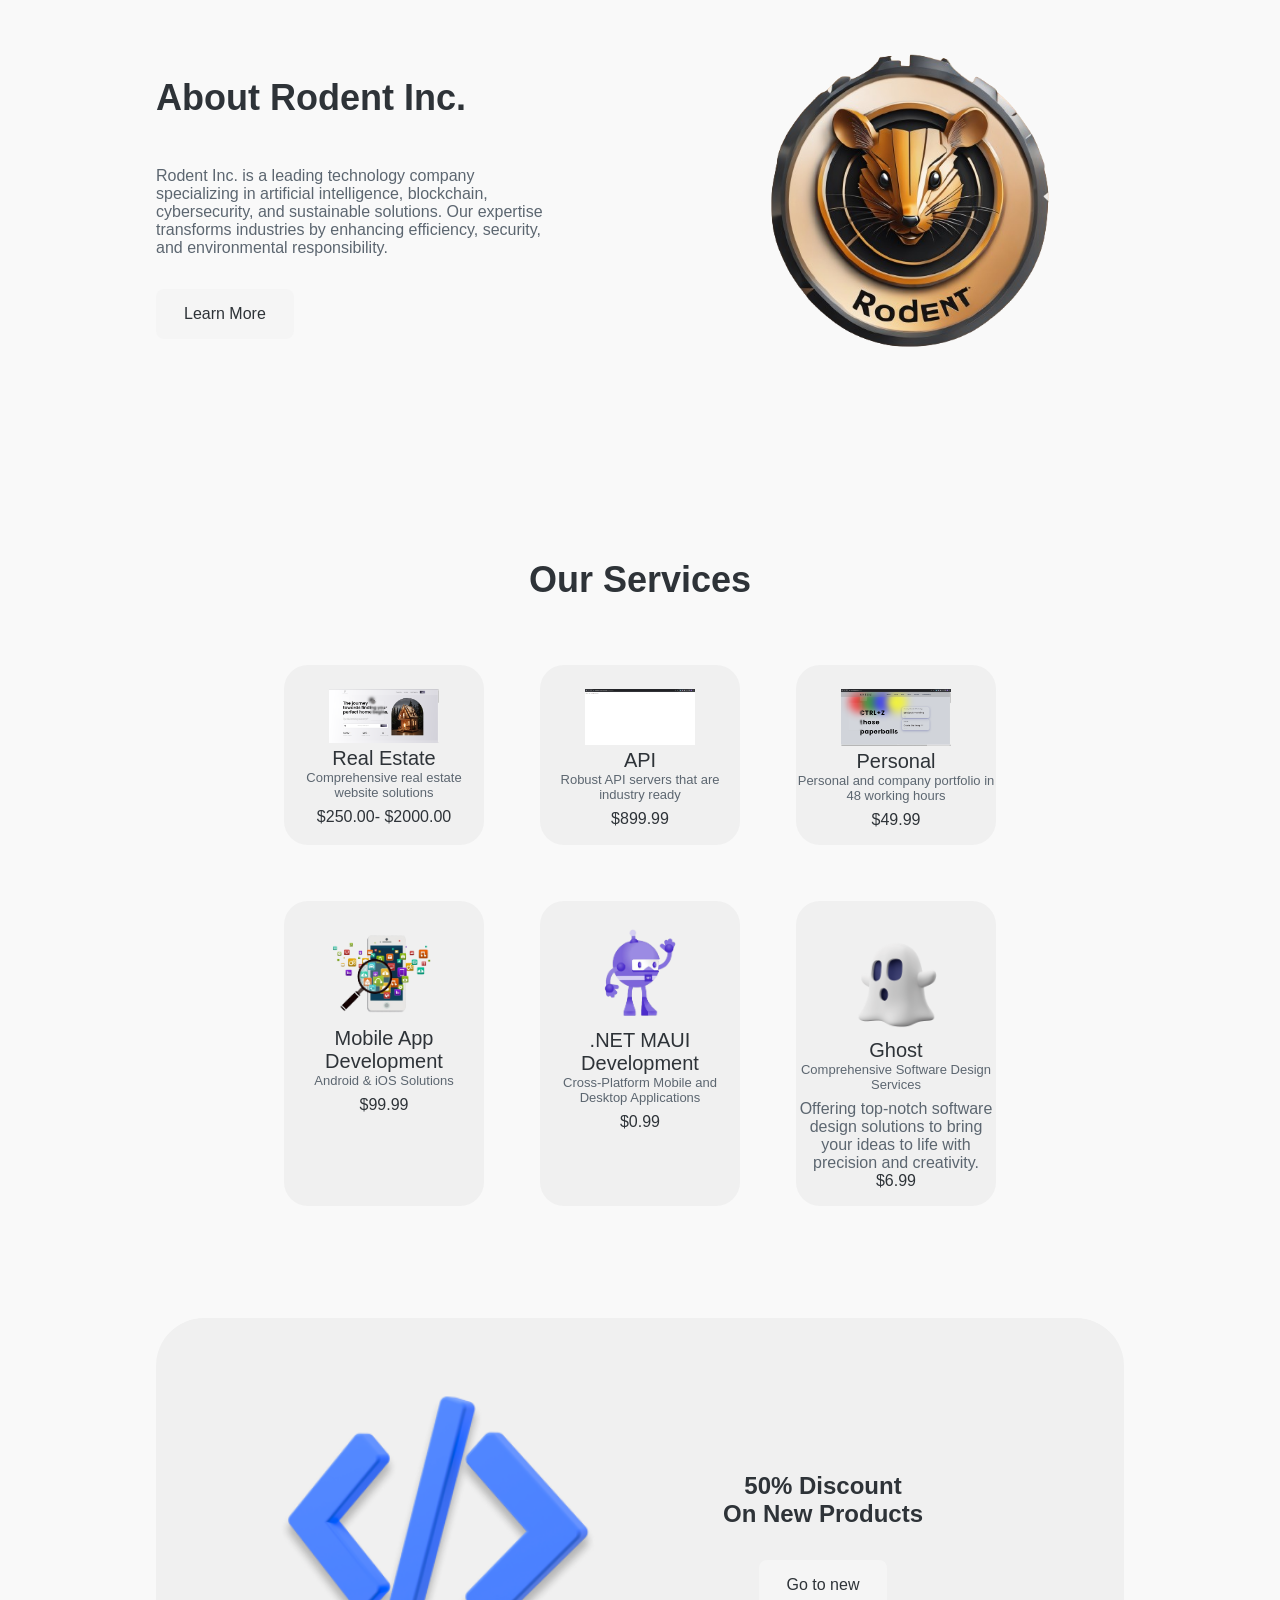
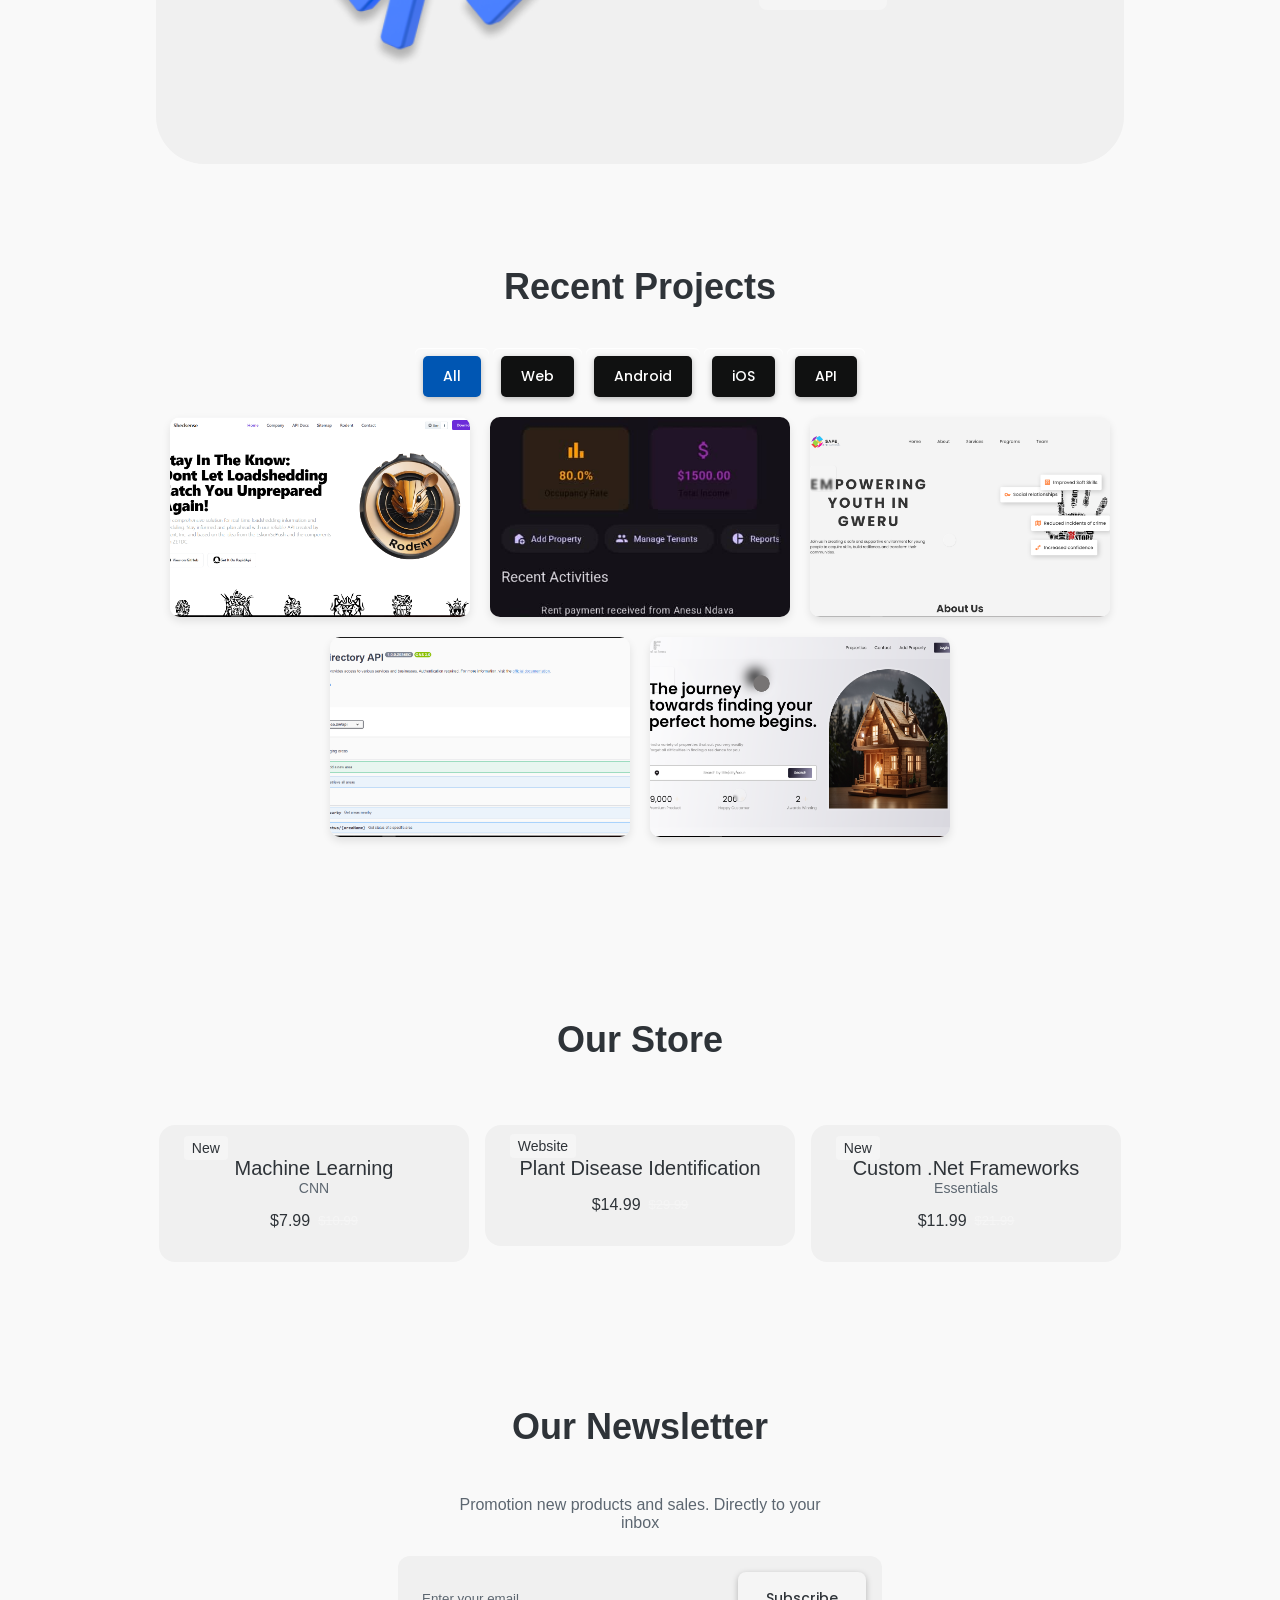
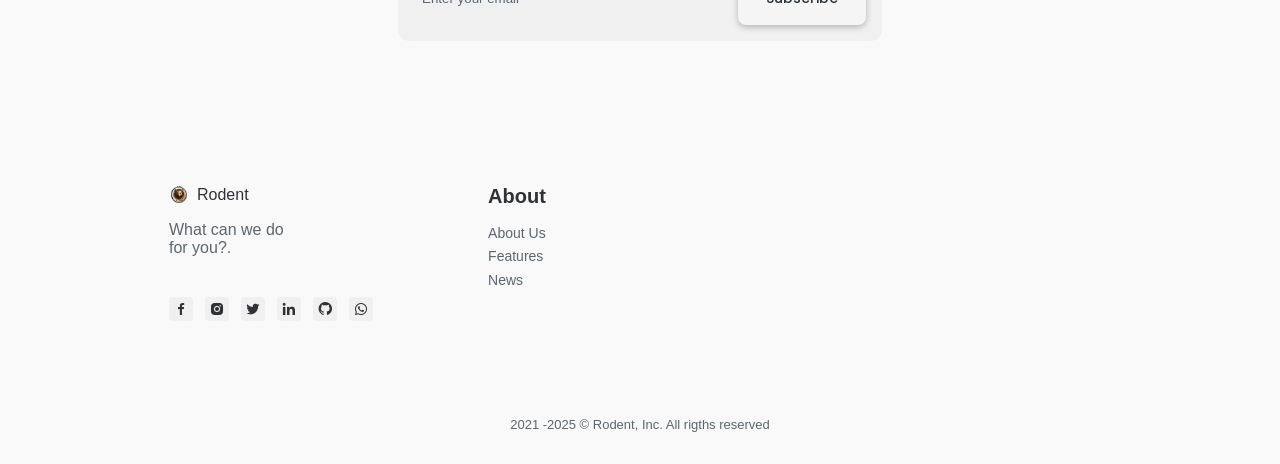
==== commit ed39ad1d: "Add Camp_06-04-24 tutorial and enhance landing page with navigation and animations" ====
--- a/index.html
+++ b/index.html
@@ -95,7 +95,7 @@
                                     <h1 class="home__title">Rodent:  <br> Swift, Smart, and <br>Wired for Success</h1>
                                       <div class="home__buttons">
                                         <a href="#" class="button">Discover Our Solutions</a>
-                                        <a href="#" class="button--link button--flex">Track Record <i class='bx bx-right-arrow-alt button__icon'></i></a>
+                                        <a href="./company-track-record/index.html" class="button--link button--flex">Track Record <i class='bx bx-right-arrow-alt button__icon'></i></a>
                                     </div>
                                 </div>
                             </div>
